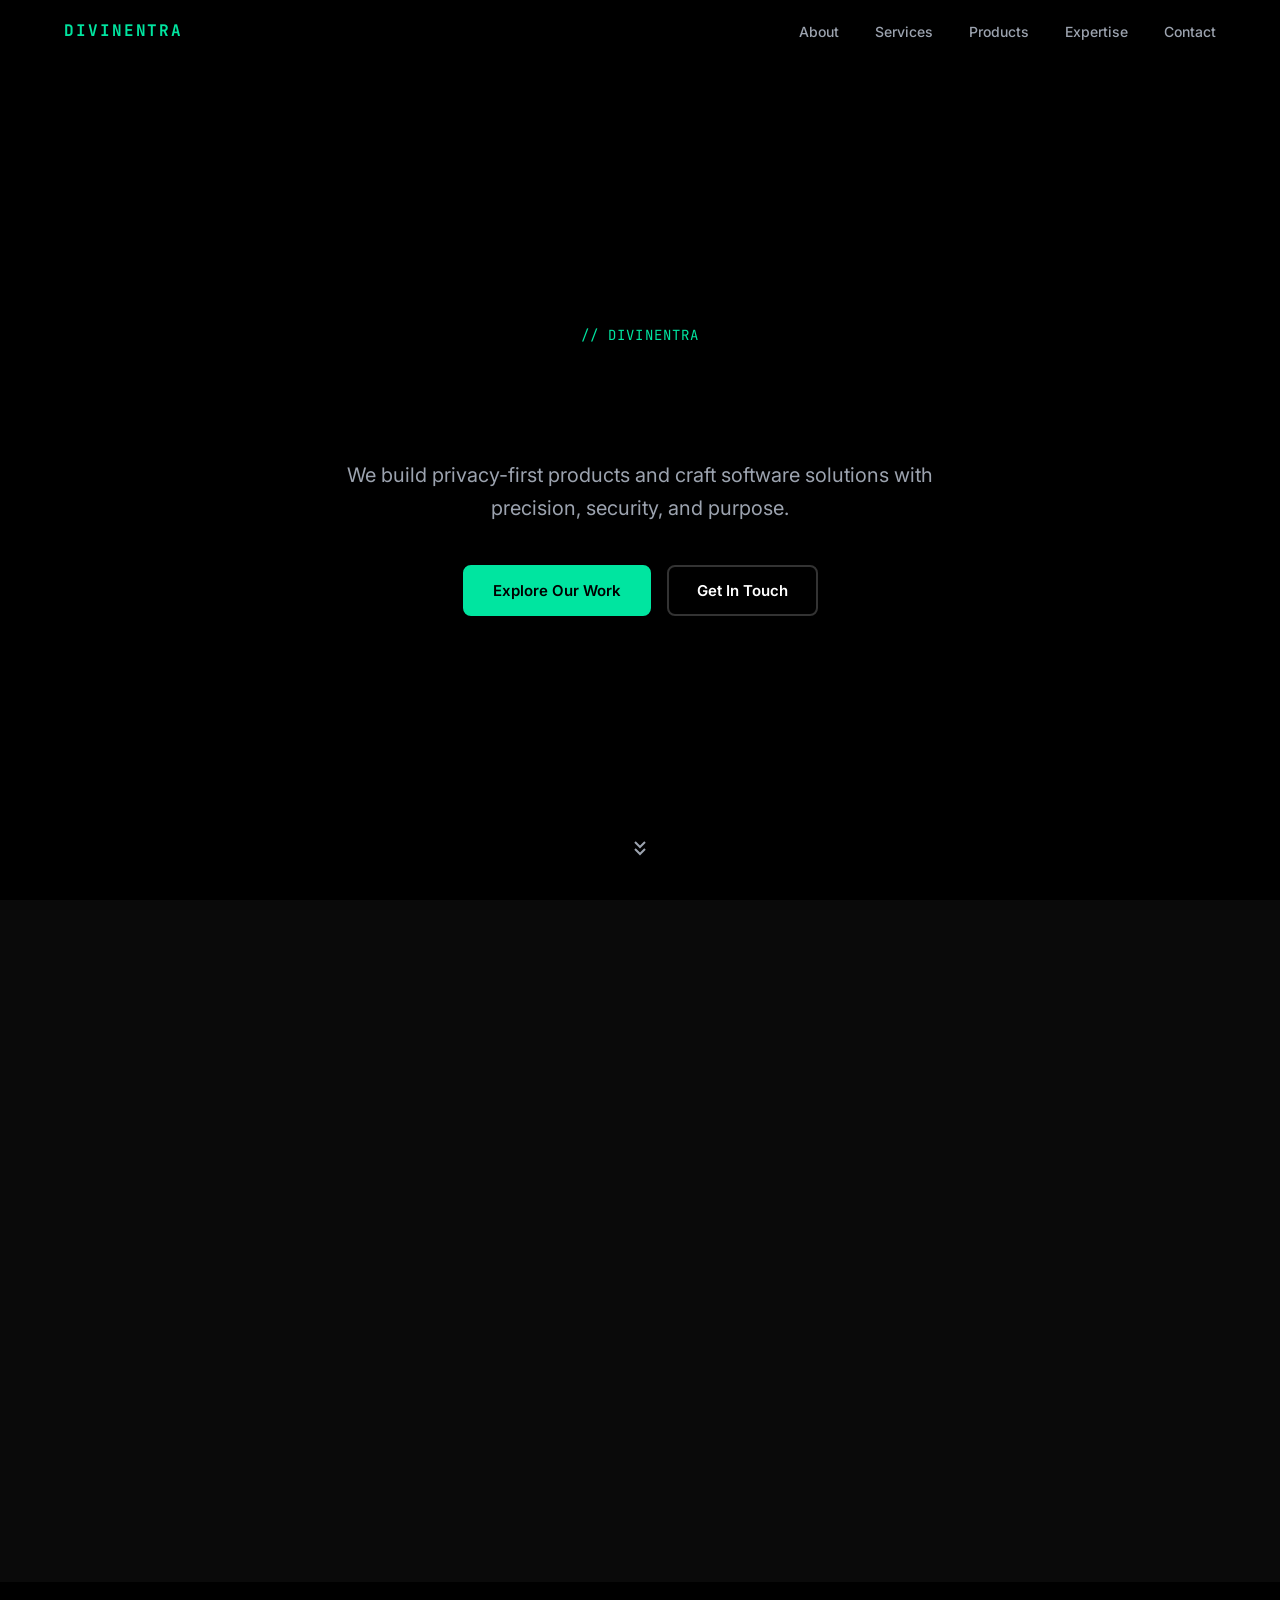
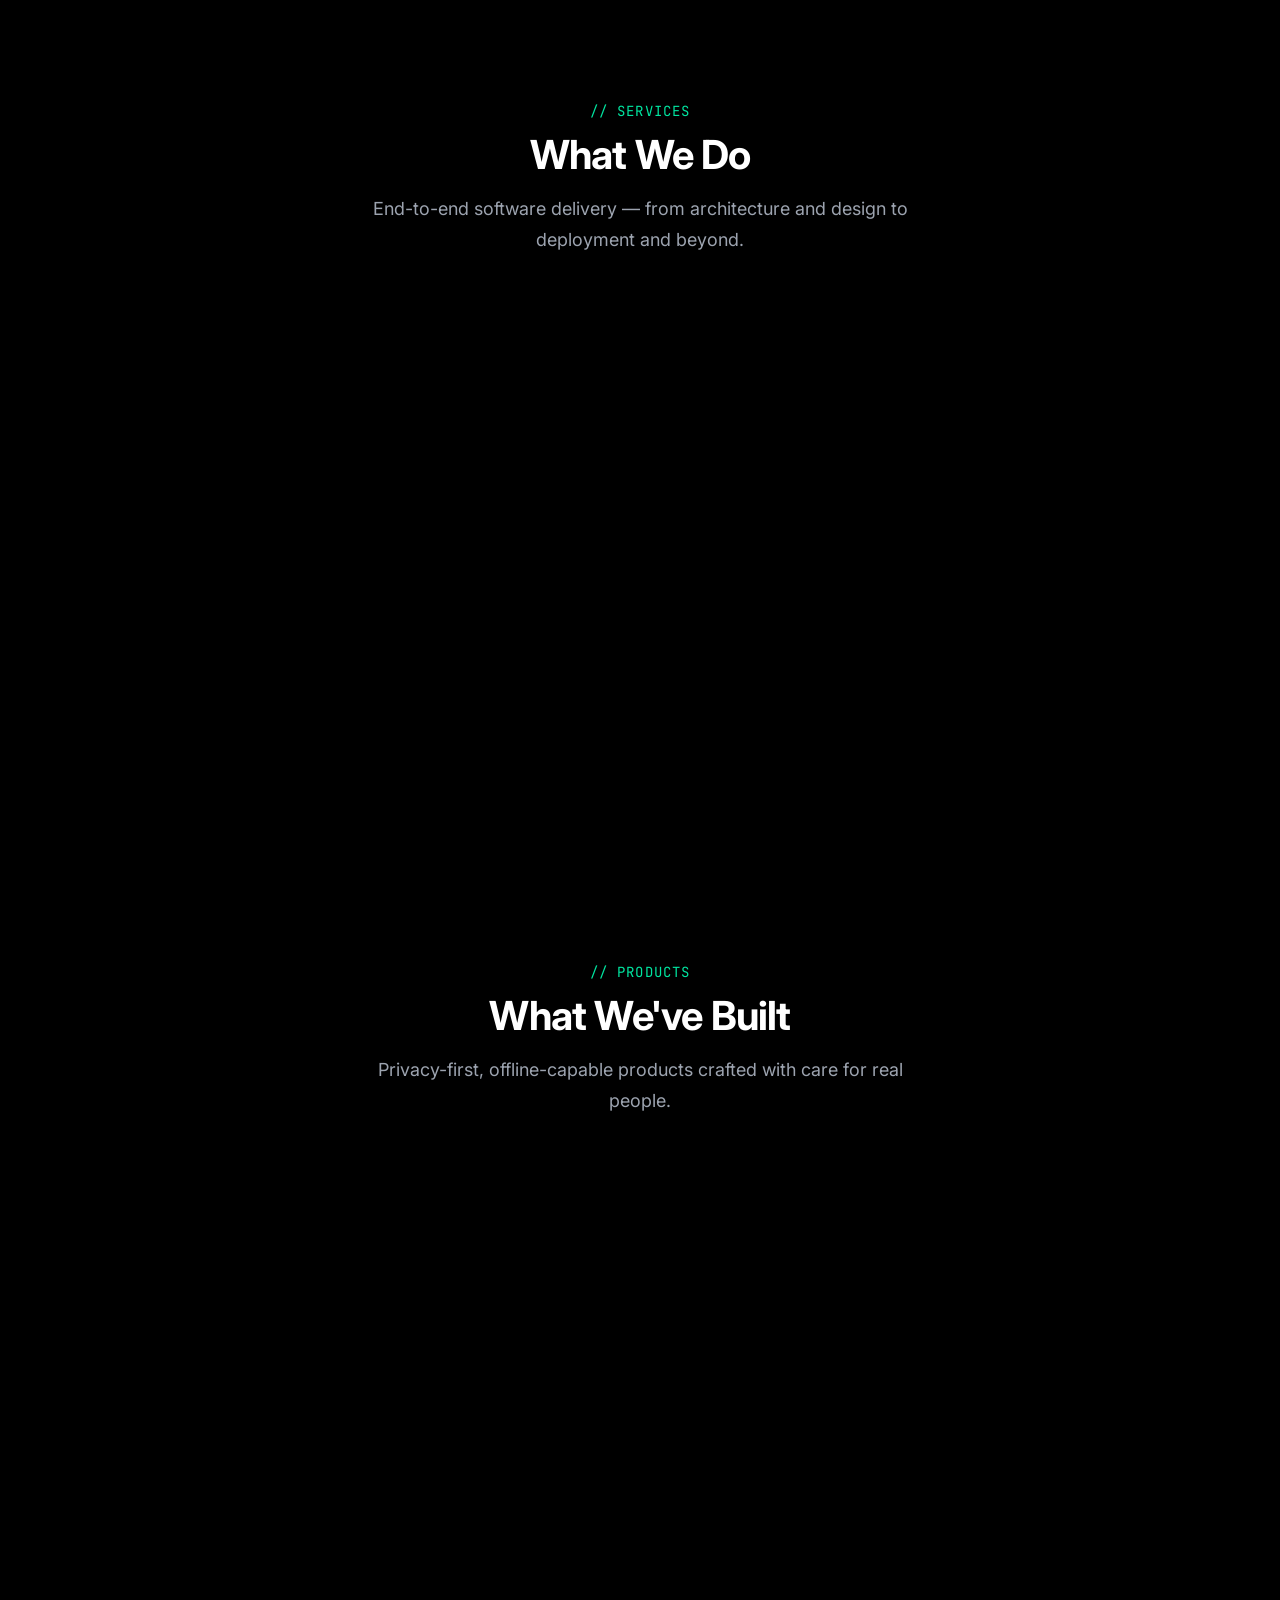
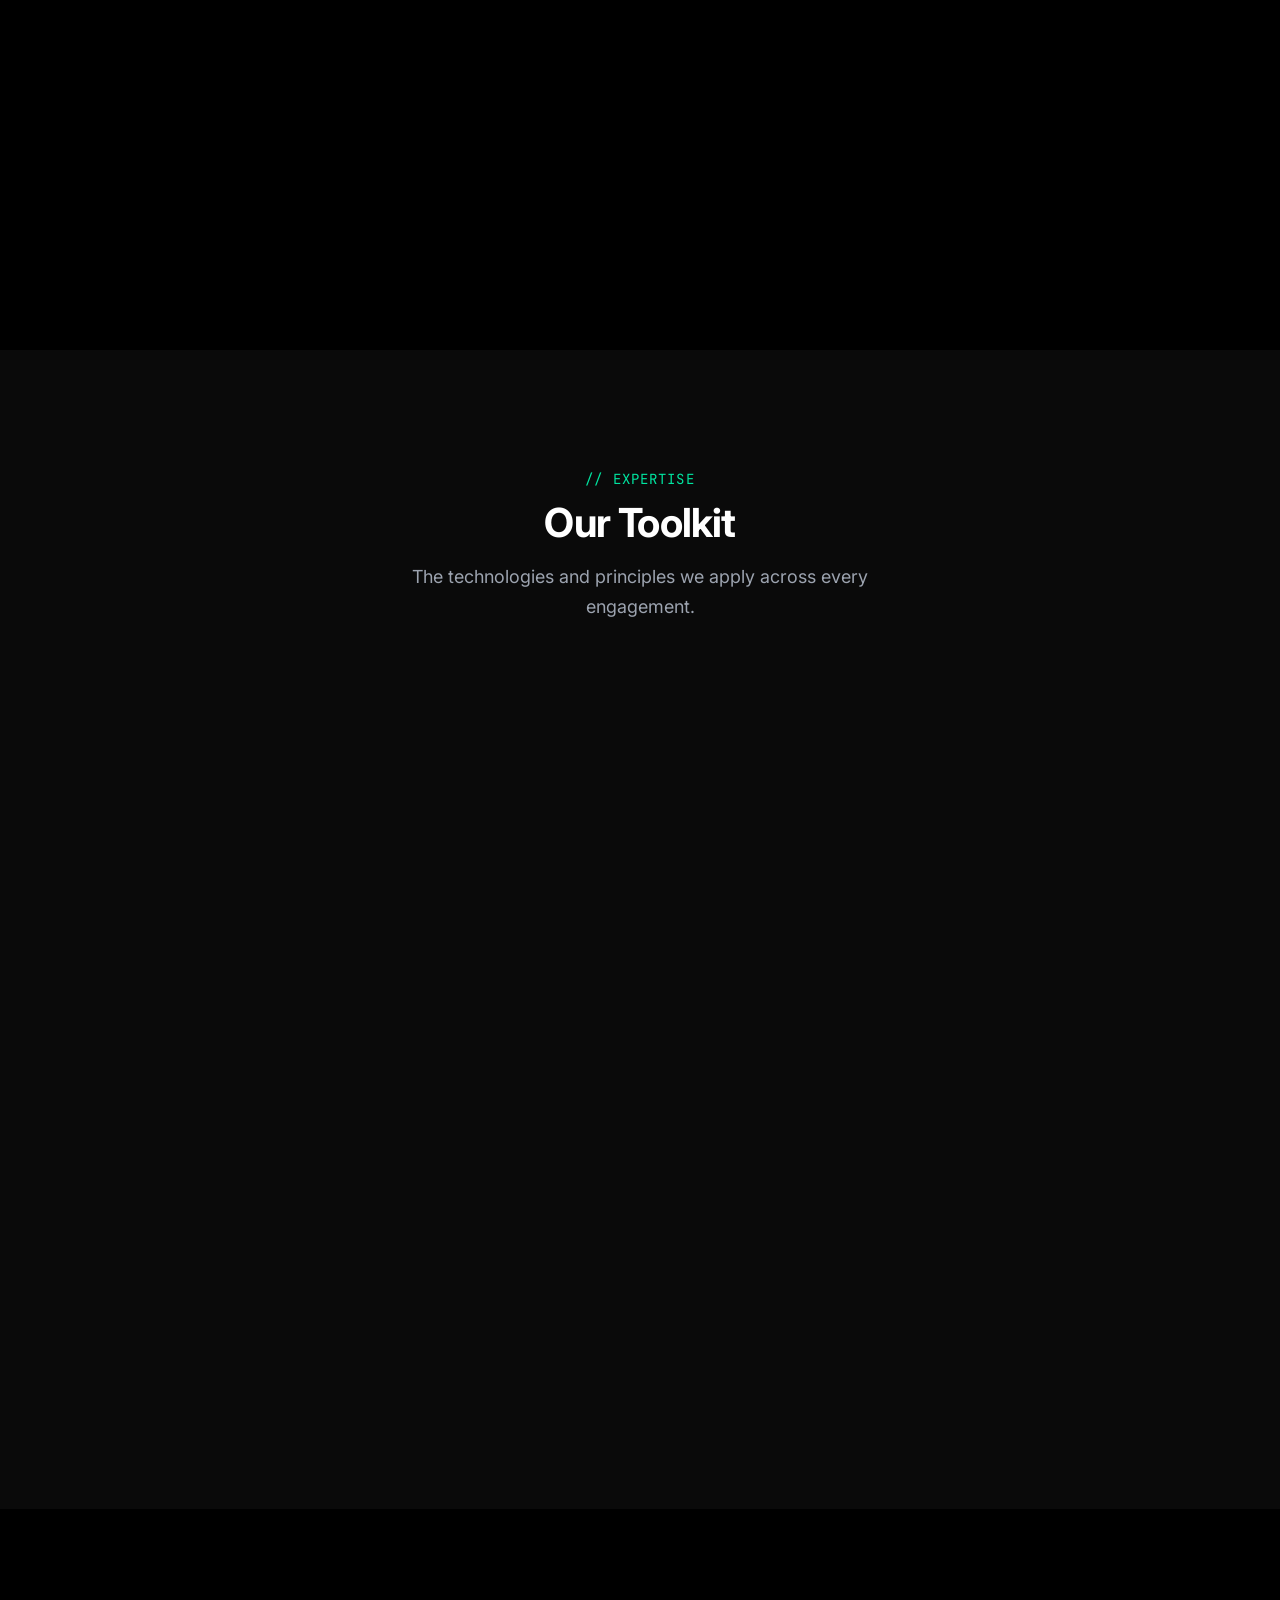
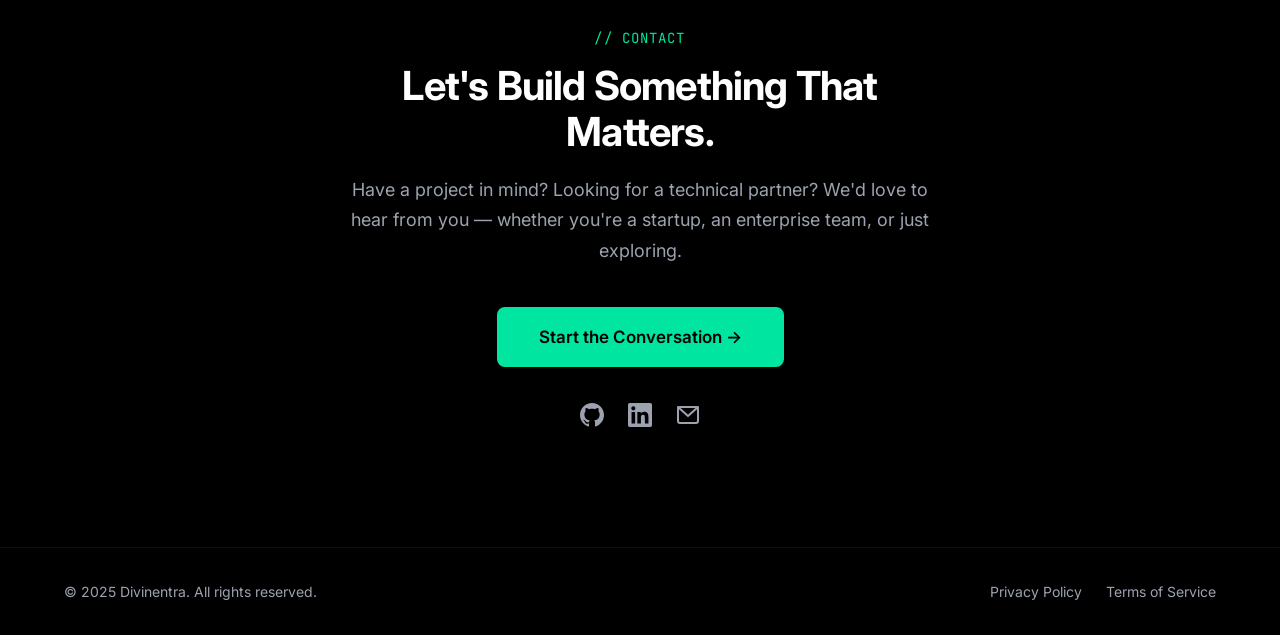
==== index.html @ 3b415322 "feat: add complete HTML structure with all sections" ====
<!DOCTYPE html>
<html lang="en">
<head>
  <meta charset="UTF-8" />
  <meta name="viewport" content="width=device-width, initial-scale=1.0" />
  <title>Divinentra &mdash; Engineering What Matters</title>
  <meta name="description" content="Divinentra builds privacy-first software products and delivers precise, secure engineering solutions. Explore our work and get in touch." />

  <!-- Open Graph -->
  <meta property="og:title" content="Divinentra — Engineering What Matters" />
  <meta property="og:description" content="We build privacy-first products and craft software solutions with precision, security, and purpose." />
  <meta property="og:type" content="website" />
  <meta property="og:url" content="https://divinentra.com" />

  <!-- Twitter Card -->
  <meta name="twitter:card" content="summary_large_image" />

  <!-- Favicon -->
  <link rel="icon" type="image/svg+xml" href="data:image/svg+xml,<svg xmlns='http://www.w3.org/2000/svg' viewBox='0 0 32 32'><rect width='32' height='32' rx='6' fill='%2300E5A0'/><text x='16' y='22' font-family='monospace' font-size='18' font-weight='900' text-anchor='middle' fill='black'>D</text></svg>" />
  <link rel="apple-touch-icon" href="data:image/svg+xml,<svg xmlns='http://www.w3.org/2000/svg' viewBox='0 0 32 32'><rect width='32' height='32' rx='6' fill='%2300E5A0'/><text x='16' y='22' font-family='monospace' font-size='18' font-weight='900' text-anchor='middle' fill='black'>D</text></svg>" />

  <!-- Google Fonts -->
  <link rel="preconnect" href="https://fonts.googleapis.com" />
  <link rel="preconnect" href="https://fonts.gstatic.com" crossorigin />
  <link href="https://fonts.googleapis.com/css2?family=Inter:wght@400;500;700;800;900&family=JetBrains+Mono:wght@400&display=swap" rel="stylesheet" />

  <!-- Stylesheet -->
  <link rel="stylesheet" href="css/styles.css" />
</head>
<body>

  <!-- Particle Background -->
  <canvas id="particles"></canvas>

  <!-- Navigation -->
  <nav class="nav" id="nav">
    <div class="nav__inner container">
      <a href="#hero" class="nav__brand">DIVINENTRA</a>
      <ul class="nav__links">
        <li><a href="#about" class="nav__link">About</a></li>
        <li><a href="#services" class="nav__link">Services</a></li>
        <li><a href="#products" class="nav__link">Products</a></li>
        <li><a href="#expertise" class="nav__link">Expertise</a></li>
        <li><a href="#contact" class="nav__link">Contact</a></li>
      </ul>
      <button class="nav__toggle" id="nav-toggle" aria-label="Toggle navigation">
        <span></span>
        <span></span>
        <span></span>
      </button>
    </div>
  </nav>

  <!-- Mobile Navigation Overlay -->
  <div class="nav__mobile" id="nav-mobile">
    <a href="#about" class="nav__mobile-link">About</a>
    <a href="#services" class="nav__mobile-link">Services</a>
    <a href="#products" class="nav__mobile-link">Products</a>
    <a href="#expertise" class="nav__mobile-link">Expertise</a>
    <a href="#contact" class="nav__mobile-link">Contact</a>
  </div>

  <!-- Hero Section -->
  <section class="hero" id="hero">
    <div class="hero__content">
      <p class="mono-label hero__label">// DIVINENTRA</p>
      <h1 class="hero__heading" id="typewriter"></h1>
      <p class="hero__subtitle text-muted">We build privacy-first products and craft software solutions with precision, security, and purpose.</p>
      <div class="hero__ctas">
        <a href="#products" class="btn btn--primary magnetic">Explore Our Work</a>
        <a href="#contact" class="btn btn--ghost magnetic">Get In Touch</a>
      </div>
    </div>
    <div class="hero__scroll-indicator" id="scroll-indicator">
      <svg width="24" height="24" viewBox="0 0 24 24" fill="none" stroke="currentColor" stroke-width="2">
        <path d="M7 13l5 5 5-5M7 6l5 5 5-5"/>
      </svg>
    </div>
  </section>

  <!-- About Section -->
  <section class="section section--dark" id="about">
    <div class="container about">
      <div class="about__text">
        <span class="mono-label reveal reveal--left">// ABOUT</span>
        <h2 class="reveal reveal--left">We Don't Just Build Software. We Build Trust.</h2>
        <div class="reveal--stagger">
          <p class="reveal reveal--left">We are a software engineering studio focused on building products that respect user privacy, operate offline-first, and stand the test of time. Every decision we make — from architecture to UX — is driven by purpose and precision.</p>
          <p class="reveal reveal--left">Our work spans native mobile applications, enterprise backend services, and full-stack web platforms. We partner with teams that need deep technical expertise and care about doing things right.</p>
          <p class="reveal reveal--left">No bloat. No shortcuts. No telemetry without consent. Just clean, deterministic software crafted with intent.</p>
        </div>
      </div>
      <div class="about__visual reveal reveal--right">
        <div class="orbit-rings">
          <div class="orbit-ring orbit-ring--1"></div>
          <div class="orbit-ring orbit-ring--2"></div>
          <div class="orbit-ring orbit-ring--3"></div>
        </div>
      </div>
    </div>
  </section>

  <!-- Services Section -->
  <section class="section" id="services">
    <div class="container">
      <div class="section-header">
        <span class="mono-label">// SERVICES</span>
        <h2>What We Do</h2>
        <p>End-to-end software delivery — from architecture and design to deployment and beyond.</p>
      </div>
      <div class="services-grid reveal--stagger">
        <div class="card reveal reveal--scale" data-tilt>
          <div class="card__icon">
            <svg width="48" height="48" viewBox="0 0 48 48" fill="none" stroke="#00E5A0" stroke-width="2" stroke-linecap="round" stroke-linejoin="round">
              <polyline points="16 18 8 24 16 30"/>
              <polyline points="32 18 40 24 32 30"/>
              <line x1="26" y1="14" x2="22" y2="34"/>
            </svg>
          </div>
          <h3 class="card__title">Custom Development</h3>
          <p class="card__desc">Full-cycle product development for mobile, web, and backend. We architect, build, and ship software that scales — with clean code and zero technical debt.</p>
          <div class="card__tags">
            <span class="tag">Flutter</span>
            <span class="tag">Spring Boot</span>
            <span class="tag">REST APIs</span>
            <span class="tag">CI/CD</span>
          </div>
        </div>
        <div class="card reveal reveal--scale" data-tilt>
          <div class="card__icon">
            <svg width="48" height="48" viewBox="0 0 48 48" fill="none" stroke="#00E5A0" stroke-width="2" stroke-linecap="round" stroke-linejoin="round">
              <circle cx="24" cy="24" r="14"/>
              <line x1="24" y1="10" x2="24" y2="6"/>
              <line x1="24" y1="42" x2="24" y2="38"/>
              <line x1="10" y1="24" x2="6" y2="24"/>
              <line x1="42" y1="24" x2="38" y2="24"/>
              <circle cx="24" cy="24" r="4" fill="#00E5A0" stroke="none"/>
            </svg>
          </div>
          <h3 class="card__title">Consulting &amp; Strategy</h3>
          <p class="card__desc">Technical leadership and architecture consulting for product teams. We audit existing systems, define scalable strategies, and guide engineering teams toward better decisions.</p>
          <div class="card__tags">
            <span class="tag">Architecture</span>
            <span class="tag">Code Review</span>
            <span class="tag">Tech Audits</span>
            <span class="tag">Team Coaching</span>
          </div>
        </div>
        <div class="card reveal reveal--scale" data-tilt>
          <div class="card__icon">
            <svg width="48" height="48" viewBox="0 0 48 48" fill="none" stroke="#00E5A0" stroke-width="2" stroke-linecap="round" stroke-linejoin="round">
              <circle cx="24" cy="14" r="6"/>
              <circle cx="12" cy="36" r="6"/>
              <circle cx="36" cy="36" r="6"/>
              <line x1="24" y1="20" x2="15" y2="31"/>
              <line x1="24" y1="20" x2="33" y2="31"/>
              <line x1="18" y1="36" x2="30" y2="36"/>
            </svg>
          </div>
          <h3 class="card__title">B2B Solutions</h3>
          <p class="card__desc">Tailored integrations, white-label products, and enterprise tooling built to your specifications. We understand business logic and deliver solutions that work end-to-end.</p>
          <div class="card__tags">
            <span class="tag">Integrations</span>
            <span class="tag">White-label</span>
            <span class="tag">Keycloak</span>
            <span class="tag">Supabase</span>
          </div>
        </div>
      </div>
    </div>
  </section>

  <!-- Products Section -->
  <section class="section" id="products">
    <div class="container">
      <div class="section-header">
        <span class="mono-label">// PRODUCTS</span>
        <h2>What We've Built</h2>
        <p>Privacy-first, offline-capable products crafted with care for real people.</p>
      </div>
      <div class="product-row">
        <div class="product-row__image reveal reveal--left">
          <div class="phone-mockup">
            <img src="assets/screenshots/padlock/home-dark.png" alt="Padlock daily puzzle game screenshot" loading="lazy" />
          </div>
        </div>
        <div class="product-row__text reveal reveal--right">
          <span class="mono-label">Daily Puzzle &mdash; iOS &amp; Android</span>
          <div class="product-title-row">
            <h3>Padlock</h3>
            <span class="pill">Daily Puzzle Game</span>
          </div>
          <p>A privacy-first daily number logic puzzle. Guess the hidden numeric code using color-coded feedback — no account required, no data collected, no internet needed. New puzzle every day, same code worldwide via deterministic SHA-256 seeding.</p>
          <div class="tech-pills">
            <span data-scramble>Flutter</span>
            <span data-scramble>Hive</span>
            <span data-scramble>SHA-256 Seeding</span>
          </div>
          <a href="https://padlock.divinentra.com" class="link-arrow" target="_blank" rel="noopener noreferrer">Play Now &rarr;</a>
        </div>
      </div>
    </div>
  </section>

  <!-- Expertise Section -->
  <section class="section section--dark" id="expertise">
    <div class="container">
      <div class="section-header">
        <span class="mono-label">// EXPERTISE</span>
        <h2>Our Toolkit</h2>
        <p>The technologies and principles we apply across every engagement.</p>
      </div>

      <!-- Orbit Constellation (desktop) -->
      <div class="orbit-constellation reveal" id="constellation">
        <div class="orbit-center">DIVINENTRA</div>

        <div class="orbit orbit--inner">
          <span class="orbit-node" data-tooltip="Cross-platform mobile UI">Flutter</span>
          <span class="orbit-node" data-tooltip="JVM enterprise backend">Spring</span>
          <span class="orbit-node" data-tooltip="Typed, performant backend">Java</span>
          <span class="orbit-node" data-tooltip="Flutter's language">Dart</span>
        </div>

        <div class="orbit orbit--middle">
          <span class="orbit-node" data-tooltip="Open-source BaaS">Supa</span>
          <span class="orbit-node" data-tooltip="Identity & Access Mgmt">KC</span>
          <span class="orbit-node" data-tooltip="Relational database">PgSQL</span>
          <span class="orbit-node" data-tooltip="Container orchestration">Docker</span>
        </div>

        <div class="orbit orbit--outer">
          <span class="orbit-node" data-tooltip="Version control">Git</span>
          <span class="orbit-node" data-tooltip="Continuous Integration & Delivery">CI/CD</span>
          <span class="orbit-node" data-tooltip="Design & prototyping">Figma</span>
          <span class="orbit-node" data-tooltip="Backend as a Service">Firebase</span>
        </div>
      </div>

      <!-- Tech Grid (mobile fallback) -->
      <div class="tech-grid" id="tech-grid">
        <span class="tech-badge">Flutter</span>
        <span class="tech-badge">Dart</span>
        <span class="tech-badge">Spring</span>
        <span class="tech-badge">Java</span>
        <span class="tech-badge">Supabase</span>
        <span class="tech-badge">Keycloak</span>
        <span class="tech-badge">PostgreSQL</span>
        <span class="tech-badge">Docker</span>
        <span class="tech-badge">Git</span>
        <span class="tech-badge">CI/CD</span>
        <span class="tech-badge">Figma</span>
        <span class="tech-badge">Firebase</span>
      </div>

      <!-- Principles -->
      <div class="principles-grid reveal--stagger">
        <div class="principles-col reveal reveal--left">
          <h3>Engineering Principles</h3>
          <ul>
            <li><span class="dot"></span>Clean Architecture &amp; SOLID</li>
            <li><span class="dot"></span>Test-Driven Development</li>
            <li><span class="dot"></span>Offline-First by Default</li>
            <li><span class="dot"></span>Deterministic &amp; Reproducible Builds</li>
          </ul>
        </div>
        <div class="principles-col reveal reveal--right">
          <h3>Security Standards</h3>
          <ul>
            <li><span class="dot"></span>AES-256 Encryption at Rest</li>
            <li><span class="dot"></span>Zero-Knowledge Architecture</li>
            <li><span class="dot"></span>Biometric Authentication</li>
            <li><span class="dot"></span>No Telemetry, No Tracking</li>
          </ul>
        </div>
      </div>
    </div>
  </section>

  <!-- Contact Section -->
  <section class="section" id="contact">
    <div class="container contact">
      <span class="mono-label">// CONTACT</span>
      <h2>Let's Build Something That Matters.</h2>
      <p>Have a project in mind? Looking for a technical partner? We'd love to hear from you — whether you're a startup, an enterprise team, or just exploring.</p>
      <a href="mailto:henry.azer@outlook.com" class="btn btn--primary btn--large">Start the Conversation &rarr;</a>
      <div class="social-row">
        <a href="https://github.com/henry-azer" class="social-icon" target="_blank" rel="noopener noreferrer" aria-label="GitHub">
          <svg width="24" height="24" viewBox="0 0 24 24" fill="currentColor">
            <path d="M12 0C5.37 0 0 5.37 0 12c0 5.31 3.435 9.795 8.205 11.385.6.105.825-.255.825-.57 0-.285-.015-1.23-.015-2.235-3.015.555-3.795-.735-4.035-1.41-.135-.345-.72-1.41-1.23-1.695-.42-.225-1.02-.78-.015-.795.945-.015 1.62.87 1.845 1.23 1.08 1.815 2.805 1.305 3.495.99.105-.78.42-1.305.765-1.605-2.67-.3-5.46-1.335-5.46-5.925 0-1.305.465-2.385 1.23-3.225-.12-.3-.54-1.53.12-3.18 0 0 1.005-.315 3.3 1.23.96-.27 1.98-.405 3-.405s2.04.135 3 .405c2.295-1.56 3.3-1.23 3.3-1.23.66 1.65.24 2.88.12 3.18.765.84 1.23 1.905 1.23 3.225 0 4.605-2.805 5.625-5.475 5.925.435.375.81 1.095.81 2.22 0 1.605-.015 2.895-.015 3.3 0 .315.225.69.825.57A12.02 12.02 0 0 0 24 12c0-6.63-5.37-12-12-12z"/>
          </svg>
        </a>
        <a href="https://linkedin.com/in/henry-azer" class="social-icon" target="_blank" rel="noopener noreferrer" aria-label="LinkedIn">
          <svg width="24" height="24" viewBox="0 0 24 24" fill="currentColor">
            <path d="M20.447 20.452h-3.554v-5.569c0-1.328-.027-3.037-1.852-3.037-1.853 0-2.136 1.445-2.136 2.939v5.667H9.351V9h3.414v1.561h.046c.477-.9 1.637-1.85 3.37-1.85 3.601 0 4.267 2.37 4.267 5.455v6.286zM5.337 7.433a2.062 2.062 0 0 1-2.063-2.065 2.064 2.064 0 1 1 2.063 2.065zm1.782 13.019H3.555V9h3.564v11.452zM22.225 0H1.771C.792 0 0 .774 0 1.729v20.542C0 23.227.792 24 1.771 24h20.451C23.2 24 24 23.227 24 22.271V1.729C24 .774 23.2 0 22.222 0h.003z"/>
          </svg>
        </a>
        <a href="mailto:henry.azer@outlook.com" class="social-icon" aria-label="Email">
          <svg width="24" height="24" viewBox="0 0 24 24" fill="none" stroke="currentColor" stroke-width="2" stroke-linecap="round" stroke-linejoin="round">
            <rect x="2" y="4" width="20" height="16" rx="2"/>
            <polyline points="22,4 12,13 2,4"/>
          </svg>
        </a>
      </div>
    </div>
  </section>

  <!-- Footer -->
  <footer class="footer">
    <div class="container footer__inner">
      <p class="footer__copy">&copy; 2025 Divinentra. All rights reserved.</p>
      <div class="footer__links">
        <a href="/privacy.html">Privacy Policy</a>
        <a href="/terms.html">Terms of Service</a>
      </div>
    </div>
  </footer>

  <!-- Scripts -->
  <script src="js/particles.js"></script>
  <script src="js/main.js"></script>

</body>
</html>
---- css/styles.css ----
/* ============================================================
   DESIGN TOKENS
   ============================================================ */
:root {
  --black: #000000;
  --white: #FFFFFF;
  --accent: #00E5A0;
  --accent-glow: rgba(0, 229, 160, 0.15);
  --accent-border: rgba(0, 229, 160, 0.3);
  --gray-100: #F5F5F5;
  --gray-400: #9CA3AF;
  --gray-800: #1F1F1F;
  --gray-900: #0A0A0A;
  --font-sans: 'Inter', -apple-system, BlinkMacSystemFont, 'Segoe UI', sans-serif;
  --font-mono: 'JetBrains Mono', 'Fira Code', monospace;
  --section-padding: 120px;
  --container-width: 1200px;
  --container-narrow: 800px;
  --ease-out: cubic-bezier(0.25, 0.46, 0.45, 0.94);
  --ease-spring: cubic-bezier(0.34, 1.56, 0.64, 1);
}

/* ============================================================
   RESET
   ============================================================ */
*,
*::before,
*::after {
  box-sizing: border-box;
  margin: 0;
  padding: 0;
}

html {
  scroll-behavior: smooth;
}

body {
  font-family: var(--font-sans);
  color: var(--white);
  background: var(--black);
  overflow-x: hidden;
  -webkit-font-smoothing: antialiased;
  -moz-osx-font-smoothing: grayscale;
}

img,
video {
  max-width: 100%;
  display: block;
}

a {
  color: inherit;
  text-decoration: none;
}

ul,
ol {
  list-style: none;
}

button {
  cursor: pointer;
  border: none;
  background: none;
  font-family: inherit;
}

/* ============================================================
   TYPOGRAPHY
   ============================================================ */
.mono-label {
  font-family: var(--font-mono);
  font-size: 0.875rem;
  color: var(--accent);
  letter-spacing: 0.08em;
  text-transform: uppercase;
  margin-bottom: 12px;
  display: block;
}

h1 {
  font-size: 4rem;
  font-weight: 900;
  letter-spacing: -0.04em;
  line-height: 1.05;
}

h2 {
  font-size: 2.5rem;
  font-weight: 700;
  letter-spacing: -0.02em;
  line-height: 1.15;
}

h3 {
  font-size: 1.25rem;
  font-weight: 700;
  letter-spacing: -0.01em;
  line-height: 1.3;
}

p {
  line-height: 1.7;
}

.text-muted {
  color: var(--gray-400);
}

.text-accent {
  color: var(--accent);
}

/* ============================================================
   LAYOUT
   ============================================================ */
.container {
  max-width: var(--container-width);
  margin-left: auto;
  margin-right: auto;
  padding-left: 24px;
  padding-right: 24px;
}

.container--narrow {
  max-width: var(--container-narrow);
  margin-left: auto;
  margin-right: auto;
  padding-left: 24px;
  padding-right: 24px;
}

.section {
  padding: var(--section-padding) 0;
  position: relative;
}

.section--dark {
  background: var(--gray-900);
}

.section-header {
  text-align: center;
  margin-bottom: 64px;
}

.section-header p {
  margin-top: 16px;
  font-size: 1.125rem;
  color: var(--gray-400);
  max-width: 560px;
  margin-left: auto;
  margin-right: auto;
}

/* ============================================================
   CANVAS PARTICLES
   ============================================================ */
#particles {
  position: fixed;
  top: 0;
  left: 0;
  width: 100%;
  height: 100%;
  pointer-events: none;
  z-index: 0;
  opacity: 0.5;
}

/* ============================================================
   NAVIGATION
   ============================================================ */
.nav {
  position: fixed;
  top: 0;
  left: 0;
  right: 0;
  z-index: 100;
  padding: 20px 0;
  transition: background 0.3s var(--ease-out), padding 0.3s var(--ease-out),
    backdrop-filter 0.3s var(--ease-out);
}

.nav.scrolled {
  background: rgba(0, 0, 0, 0.85);
  backdrop-filter: blur(12px);
  -webkit-backdrop-filter: blur(12px);
  padding: 14px 0;
  border-bottom: 1px solid rgba(255, 255, 255, 0.06);
}

.nav__inner {
  display: flex;
  align-items: center;
  justify-content: space-between;
}

.nav__brand {
  font-family: var(--font-mono);
  font-size: 1rem;
  font-weight: 700;
  color: var(--accent);
  letter-spacing: 0.12em;
  text-decoration: none;
  transition: opacity 0.2s;
}

.nav__brand:hover {
  opacity: 0.8;
}

.nav__links {
  display: flex;
  align-items: center;
  gap: 36px;
}

.nav__link {
  font-size: 0.875rem;
  font-weight: 500;
  color: var(--gray-400);
  text-decoration: none;
  transition: color 0.2s;
  position: relative;
}

.nav__link::after {
  content: '';
  position: absolute;
  bottom: -4px;
  left: 0;
  right: 0;
  height: 1px;
  background: var(--accent);
  transform: scaleX(0);
  transform-origin: left;
  transition: transform 0.25s var(--ease-out);
}

.nav__link:hover {
  color: var(--white);
}

.nav__link:hover::after {
  transform: scaleX(1);
}

.nav__toggle {
  display: none;
  flex-direction: column;
  gap: 5px;
  padding: 4px;
  z-index: 101;
}

.nav__toggle span {
  display: block;
  width: 24px;
  height: 2px;
  background: var(--white);
  border-radius: 2px;
  transition: transform 0.3s var(--ease-out), opacity 0.3s;
}

.nav__toggle.active span:nth-child(1) {
  transform: translateY(7px) rotate(45deg);
}

.nav__toggle.active span:nth-child(2) {
  opacity: 0;
}

.nav__toggle.active span:nth-child(3) {
  transform: translateY(-7px) rotate(-45deg);
}

/* ============================================================
   MOBILE NAV OVERLAY
   ============================================================ */
.nav__mobile {
  position: fixed;
  inset: 0;
  background: rgba(0, 0, 0, 0.97);
  backdrop-filter: blur(16px);
  -webkit-backdrop-filter: blur(16px);
  z-index: 99;
  display: flex;
  flex-direction: column;
  align-items: center;
  justify-content: center;
  gap: 32px;
  opacity: 0;
  pointer-events: none;
  transition: opacity 0.3s var(--ease-out);
}

.nav__mobile.open {
  opacity: 1;
  pointer-events: all;
}

.nav__mobile-link {
  font-size: 2rem;
  font-weight: 700;
  color: var(--white);
  text-decoration: none;
  transition: color 0.2s;
}

.nav__mobile-link:hover {
  color: var(--accent);
}

/* ============================================================
   BUTTONS
   ============================================================ */
.btn {
  display: inline-flex;
  align-items: center;
  gap: 8px;
  padding: 14px 28px;
  font-size: 0.9375rem;
  font-weight: 600;
  border-radius: 8px;
  text-decoration: none;
  transition: transform 0.2s var(--ease-spring), box-shadow 0.2s var(--ease-out),
    background 0.2s, color 0.2s, border-color 0.2s;
  cursor: pointer;
  border: 2px solid transparent;
  position: relative;
  overflow: hidden;
}

.btn--primary {
  background: var(--accent);
  color: var(--black);
  border-color: var(--accent);
}

.btn--primary:hover {
  background: transparent;
  color: var(--accent);
  box-shadow: 0 0 24px var(--accent-glow), 0 0 48px var(--accent-glow);
  transform: translateY(-2px);
}

.btn--ghost {
  background: transparent;
  color: var(--white);
  border-color: rgba(255, 255, 255, 0.2);
}

.btn--ghost:hover {
  border-color: var(--accent);
  color: var(--accent);
  transform: translateY(-2px);
}

.btn--large {
  padding: 18px 40px;
  font-size: 1.0625rem;
}

/* ============================================================
   HERO
   ============================================================ */
.hero {
  min-height: 100vh;
  display: flex;
  align-items: center;
  justify-content: center;
  text-align: center;
  position: relative;
  z-index: 1;
  padding: 120px 24px 80px;
}

.hero__content {
  max-width: 860px;
  margin: 0 auto;
}

.hero__label {
  margin-bottom: 20px;
}

.hero__heading {
  margin-bottom: 24px;
  min-height: 1.05em;
}

.hero__heading .cursor {
  display: inline-block;
  width: 3px;
  height: 0.85em;
  background: var(--accent);
  margin-left: 4px;
  vertical-align: text-bottom;
  animation: blink 1s step-end infinite;
}

@keyframes blink {
  0%, 100% { opacity: 1; }
  50% { opacity: 0; }
}

.hero__subtitle {
  font-size: 1.25rem;
  line-height: 1.65;
  color: var(--gray-400);
  max-width: 600px;
  margin: 0 auto 40px;
}

.hero__ctas {
  display: flex;
  align-items: center;
  justify-content: center;
  gap: 16px;
  flex-wrap: wrap;
}

.hero__scroll-indicator {
  position: absolute;
  bottom: 36px;
  left: 50%;
  transform: translateX(-50%);
  color: var(--gray-400);
  animation: bounce 2s ease-in-out infinite;
  cursor: pointer;
  transition: color 0.2s;
}

.hero__scroll-indicator:hover {
  color: var(--accent);
}

@keyframes bounce {
  0%, 100% { transform: translateX(-50%) translateY(0); }
  50% { transform: translateX(-50%) translateY(8px); }
}

/* ============================================================
   ABOUT
   ============================================================ */
.about {
  display: grid;
  grid-template-columns: 1fr 1fr;
  gap: 80px;
  align-items: center;
}

.about__text h2 {
  margin-bottom: 28px;
}

.about__text p {
  color: var(--gray-400);
  margin-bottom: 16px;
  font-size: 1.0625rem;
}

.about__text p:last-child {
  margin-bottom: 0;
}

.about__visual {
  display: flex;
  align-items: center;
  justify-content: center;
}

/* ============================================================
   ORBIT RINGS (About visual)
   ============================================================ */
.orbit-rings {
  position: relative;
  width: 320px;
  height: 320px;
}

.orbit-ring {
  position: absolute;
  border-radius: 50%;
  border: 1px solid var(--accent-border);
  top: 50%;
  left: 50%;
  transform: translate(-50%, -50%);
  animation: spin linear infinite;
}

.orbit-ring--1 {
  width: 100px;
  height: 100px;
  background: var(--accent-glow);
  border-color: var(--accent);
  animation-duration: 0s;
  box-shadow: 0 0 30px var(--accent-glow), inset 0 0 30px var(--accent-glow);
}

.orbit-ring--2 {
  width: 200px;
  height: 200px;
  animation-duration: 12s;
  border-color: var(--accent-border);
}

.orbit-ring--3 {
  width: 320px;
  height: 320px;
  animation-duration: 20s;
  animation-direction: reverse;
  border-color: rgba(0, 229, 160, 0.12);
}

@keyframes spin {
  from { transform: translate(-50%, -50%) rotate(0deg); }
  to { transform: translate(-50%, -50%) rotate(360deg); }
}

/* ============================================================
   SERVICES GRID
   ============================================================ */
.services-grid {
  display: grid;
  grid-template-columns: repeat(3, 1fr);
  gap: 24px;
}

.card {
  background: var(--gray-900);
  border: 1px solid rgba(255, 255, 255, 0.07);
  border-radius: 16px;
  padding: 40px 32px;
  transition: border-color 0.3s, box-shadow 0.3s, transform 0.3s var(--ease-out);
  position: relative;
  overflow: hidden;
}

.card::before {
  content: '';
  position: absolute;
  inset: 0;
  background: radial-gradient(circle at 50% 0%, var(--accent-glow), transparent 60%);
  opacity: 0;
  transition: opacity 0.3s;
  border-radius: 16px;
}

.card:hover {
  border-color: var(--accent-border);
  box-shadow: 0 8px 40px rgba(0, 229, 160, 0.08);
}

.card:hover::before {
  opacity: 1;
}

.card__icon {
  margin-bottom: 24px;
  position: relative;
  z-index: 1;
}

.card__title {
  margin-bottom: 12px;
  position: relative;
  z-index: 1;
}

.card__desc {
  color: var(--gray-400);
  font-size: 0.9375rem;
  line-height: 1.65;
  margin-bottom: 24px;
  position: relative;
  z-index: 1;
}

.card__tags {
  display: flex;
  flex-wrap: wrap;
  gap: 8px;
  position: relative;
  z-index: 1;
}

.tag {
  font-family: var(--font-mono);
  font-size: 0.75rem;
  color: var(--accent);
  background: var(--accent-glow);
  border: 1px solid var(--accent-border);
  border-radius: 4px;
  padding: 4px 10px;
  letter-spacing: 0.03em;
}

/* ============================================================
   PRODUCTS
   ============================================================ */
.product-row {
  display: grid;
  grid-template-columns: 1fr 1fr;
  gap: 80px;
  align-items: center;
}

.phone-mockup {
  background: var(--gray-900);
  border: 1px solid rgba(255, 255, 255, 0.08);
  border-radius: 32px;
  overflow: hidden;
  box-shadow: 0 32px 80px rgba(0, 0, 0, 0.6), 0 0 0 1px rgba(255, 255, 255, 0.04);
  max-width: 300px;
  margin: 0 auto;
  transition: transform 0.4s var(--ease-out), box-shadow 0.4s var(--ease-out);
}

.phone-mockup:hover {
  transform: translateY(-8px) scale(1.01);
  box-shadow: 0 48px 100px rgba(0, 0, 0, 0.7), 0 0 40px var(--accent-glow);
}

.phone-mockup img {
  width: 100%;
  height: auto;
  display: block;
}

.product-row__text .mono-label {
  margin-bottom: 16px;
}

.product-title-row {
  display: flex;
  align-items: center;
  gap: 12px;
  margin-bottom: 16px;
}

.pill {
  font-family: var(--font-mono);
  font-size: 0.6875rem;
  font-weight: 500;
  color: var(--accent);
  background: var(--accent-glow);
  border: 1px solid var(--accent-border);
  border-radius: 100px;
  padding: 3px 10px;
  letter-spacing: 0.04em;
  text-transform: uppercase;
  white-space: nowrap;
}

.product-row__text p {
  color: var(--gray-400);
  font-size: 1.0625rem;
  line-height: 1.7;
  margin-bottom: 24px;
}

.tech-pills {
  display: flex;
  flex-wrap: wrap;
  gap: 8px;
  margin-bottom: 28px;
}

.tech-pills span {
  font-family: var(--font-mono);
  font-size: 0.8125rem;
  color: var(--gray-400);
  background: rgba(255, 255, 255, 0.04);
  border: 1px solid rgba(255, 255, 255, 0.08);
  border-radius: 6px;
  padding: 6px 14px;
}

.link-arrow {
  display: inline-flex;
  align-items: center;
  gap: 6px;
  font-size: 0.9375rem;
  font-weight: 600;
  color: var(--accent);
  text-decoration: none;
  transition: gap 0.2s var(--ease-spring), opacity 0.2s;
}

.link-arrow:hover {
  gap: 12px;
  opacity: 0.85;
}

/* ============================================================
   EXPERTISE — ORBIT CONSTELLATION
   ============================================================ */
.orbit-constellation {
  position: relative;
  width: 480px;
  height: 480px;
  margin: 0 auto 64px;
}

.orbit-center {
  position: absolute;
  top: 50%;
  left: 50%;
  transform: translate(-50%, -50%);
  font-family: var(--font-mono);
  font-size: 0.75rem;
  font-weight: 700;
  color: var(--accent);
  letter-spacing: 0.1em;
  text-align: center;
  width: 80px;
  height: 80px;
  display: flex;
  align-items: center;
  justify-content: center;
  background: var(--accent-glow);
  border: 1px solid var(--accent);
  border-radius: 50%;
  box-shadow: 0 0 30px var(--accent-glow);
  z-index: 5;
}

.orbit {
  position: absolute;
  top: 50%;
  left: 50%;
  border-radius: 50%;
  border: 1px dashed rgba(0, 229, 160, 0.2);
  animation: orbit-spin linear infinite;
}

.orbit--inner {
  width: 180px;
  height: 180px;
  margin-top: -90px;
  margin-left: -90px;
  animation-duration: 20s;
}

.orbit--middle {
  width: 300px;
  height: 300px;
  margin-top: -150px;
  margin-left: -150px;
  animation-duration: 35s;
  animation-direction: reverse;
}

.orbit--outer {
  width: 420px;
  height: 420px;
  margin-top: -210px;
  margin-left: -210px;
  animation-duration: 50s;
}

@keyframes orbit-spin {
  from { transform: rotate(0deg); }
  to { transform: rotate(360deg); }
}

.orbit-node {
  position: absolute;
  top: -16px;
  left: 50%;
  transform: translateX(-50%);
  font-family: var(--font-mono);
  font-size: 0.6875rem;
  font-weight: 600;
  color: var(--white);
  background: var(--gray-800);
  border: 1px solid rgba(255, 255, 255, 0.1);
  border-radius: 6px;
  padding: 5px 10px;
  white-space: nowrap;
  cursor: default;
  transition: background 0.2s, border-color 0.2s, color 0.2s;
  /* Counter-rotate to keep text upright */
  animation: counter-spin linear infinite;
}

.orbit--inner .orbit-node { animation-duration: 20s; }
.orbit--middle .orbit-node { animation-duration: 35s; animation-direction: reverse; }
.orbit--outer .orbit-node { animation-duration: 50s; }

@keyframes counter-spin {
  from { transform: translateX(-50%) rotate(0deg); }
  to { transform: translateX(-50%) rotate(-360deg); }
}

.orbit--middle .orbit-node {
  animation-direction: normal;
}

.orbit--outer .orbit-node {
  animation-direction: reverse;
}

.orbit-node:hover {
  background: var(--accent-glow);
  border-color: var(--accent);
  color: var(--accent);
}

/* Distribute nodes around orbits */
.orbit-node:nth-child(1) { transform-origin: 50% calc(90px + 16px); top: -16px; left: calc(50% - 0px); }
.orbit--inner .orbit-node:nth-child(2) { transform: translateX(-50%) rotate(90deg); top: calc(50% - 16px); left: calc(100% - 0px); }
.orbit--inner .orbit-node:nth-child(3) { transform: translateX(-50%) rotate(180deg); bottom: -16px; top: auto; left: 50%; }
.orbit--inner .orbit-node:nth-child(4) { transform: translateX(-50%) rotate(270deg); top: calc(50% - 16px); left: 0; }

/* Tech grid (mobile fallback) */
.tech-grid {
  display: none;
  grid-template-columns: repeat(4, 1fr);
  gap: 12px;
  margin-bottom: 64px;
}

.tech-badge {
  font-family: var(--font-mono);
  font-size: 0.8125rem;
  color: var(--gray-400);
  background: rgba(255, 255, 255, 0.04);
  border: 1px solid rgba(255, 255, 255, 0.08);
  border-radius: 8px;
  padding: 10px 14px;
  text-align: center;
  transition: color 0.2s, border-color 0.2s, background 0.2s;
}

.tech-badge:hover {
  color: var(--accent);
  border-color: var(--accent-border);
  background: var(--accent-glow);
}

/* Principles grid */
.principles-grid {
  display: grid;
  grid-template-columns: 1fr 1fr;
  gap: 40px;
  margin-top: 64px;
}

.principles-col h3 {
  margin-bottom: 20px;
  color: var(--white);
}

.principles-col ul {
  display: flex;
  flex-direction: column;
  gap: 12px;
}

.principles-col li {
  display: flex;
  align-items: center;
  gap: 10px;
  font-size: 0.9375rem;
  color: var(--gray-400);
}

.dot {
  width: 6px;
  height: 6px;
  border-radius: 50%;
  background: var(--accent);
  flex-shrink: 0;
}

/* ============================================================
   CONTACT
   ============================================================ */
.contact {
  text-align: center;
  max-width: 640px;
  margin: 0 auto;
}

.contact .mono-label {
  margin-bottom: 16px;
}

.contact h2 {
  margin-bottom: 20px;
}

.contact > p {
  color: var(--gray-400);
  font-size: 1.125rem;
  margin-bottom: 40px;
  line-height: 1.7;
}

.social-row {
  display: flex;
  align-items: center;
  justify-content: center;
  gap: 24px;
  margin-top: 36px;
}

.social-icon {
  color: var(--gray-400);
  transition: color 0.2s, transform 0.2s var(--ease-spring);
  display: flex;
  align-items: center;
  justify-content: center;
}

.social-icon:hover {
  color: var(--accent);
  transform: translateY(-3px);
}

/* ============================================================
   FOOTER
   ============================================================ */
.footer {
  border-top: 1px solid rgba(255, 255, 255, 0.06);
  padding: 32px 0;
}

.footer__inner {
  display: flex;
  align-items: center;
  justify-content: space-between;
  gap: 24px;
  flex-wrap: wrap;
}

.footer__copy {
  font-size: 0.875rem;
  color: var(--gray-400);
}

.footer__links {
  display: flex;
  gap: 24px;
}

.footer__links a {
  font-size: 0.875rem;
  color: var(--gray-400);
  text-decoration: none;
  transition: color 0.2s;
}

.footer__links a:hover {
  color: var(--white);
}

/* ============================================================
   SCROLL REVEAL ANIMATIONS
   ============================================================ */
.reveal {
  opacity: 0;
  transition: opacity 0.7s var(--ease-out), transform 0.7s var(--ease-out);
}

.reveal--left {
  transform: translateX(-40px);
}

.reveal--right {
  transform: translateX(40px);
}

.reveal--up {
  transform: translateY(40px);
}

.reveal--scale {
  transform: scale(0.92);
}

.reveal.visible {
  opacity: 1;
  transform: none;
}

.reveal--stagger .reveal {
  transition-delay: calc(var(--i, 0) * 0.1s);
}

/* ============================================================
   TOOLTIP
   ============================================================ */
[data-tooltip] {
  position: relative;
}

[data-tooltip]::after {
  content: attr(data-tooltip);
  position: absolute;
  bottom: calc(100% + 8px);
  left: 50%;
  transform: translateX(-50%) translateY(4px);
  background: var(--gray-800);
  color: var(--white);
  font-size: 0.75rem;
  font-family: var(--font-mono);
  padding: 5px 10px;
  border-radius: 6px;
  white-space: nowrap;
  opacity: 0;
  pointer-events: none;
  transition: opacity 0.2s, transform 0.2s;
  border: 1px solid rgba(255, 255, 255, 0.08);
  z-index: 10;
}

[data-tooltip]:hover::after {
  opacity: 1;
  transform: translateX(-50%) translateY(0);
}

/* ============================================================
   MAGNETIC BUTTON EFFECT (applied via JS)
   ============================================================ */
.magnetic {
  transition: transform 0.3s var(--ease-out);
}

/* ============================================================
   TILT CARD EFFECT (applied via JS)
   ============================================================ */
[data-tilt] {
  transform-style: preserve-3d;
  will-change: transform;
}

/* ============================================================
   RESPONSIVE — TABLET (max-width: 1023px)
   ============================================================ */
@media (max-width: 1023px) {
  :root {
    --section-padding: 80px;
  }

  h1 {
    font-size: 2.75rem;
  }

  h2 {
    font-size: 2rem;
  }

  .nav__links {
    display: none;
  }

  .nav__toggle {
    display: flex;
  }

  .about {
    grid-template-columns: 1fr;
    gap: 48px;
  }

  .about__visual {
    order: -1;
  }

  .services-grid {
    grid-template-columns: 1fr;
    max-width: 520px;
    margin: 0 auto;
  }

  .product-row {
    grid-template-columns: 1fr;
    gap: 48px;
    text-align: center;
  }

  .product-row__image {
    order: -1;
  }

  .product-title-row {
    justify-content: center;
  }

  .tech-pills {
    justify-content: center;
  }

  .orbit-constellation {
    display: none;
  }

  .tech-grid {
    display: grid;
  }

  .principles-grid {
    grid-template-columns: 1fr;
    gap: 32px;
  }
}

/* ============================================================
   RESPONSIVE — MOBILE (max-width: 767px)
   ============================================================ */
@media (max-width: 767px) {
  :root {
    --section-padding: 60px;
  }

  h1 {
    font-size: 2.25rem;
  }

  h2 {
    font-size: 1.75rem;
  }

  .container,
  .container--narrow {
    padding-left: 16px;
    padding-right: 16px;
  }

  .hero__subtitle {
    font-size: 1.0625rem;
  }

  .hero__ctas {
    flex-direction: column;
    align-items: stretch;
  }

  .hero__ctas .btn {
    justify-content: center;
  }

  .tech-grid {
    grid-template-columns: repeat(3, 1fr);
  }

  .footer__inner {
    flex-direction: column;
    text-align: center;
  }

  .orbit-rings {
    width: 220px;
    height: 220px;
  }

  .orbit-ring--2 {
    width: 140px;
    height: 140px;
  }

  .orbit-ring--3 {
    width: 220px;
    height: 220px;
  }
}
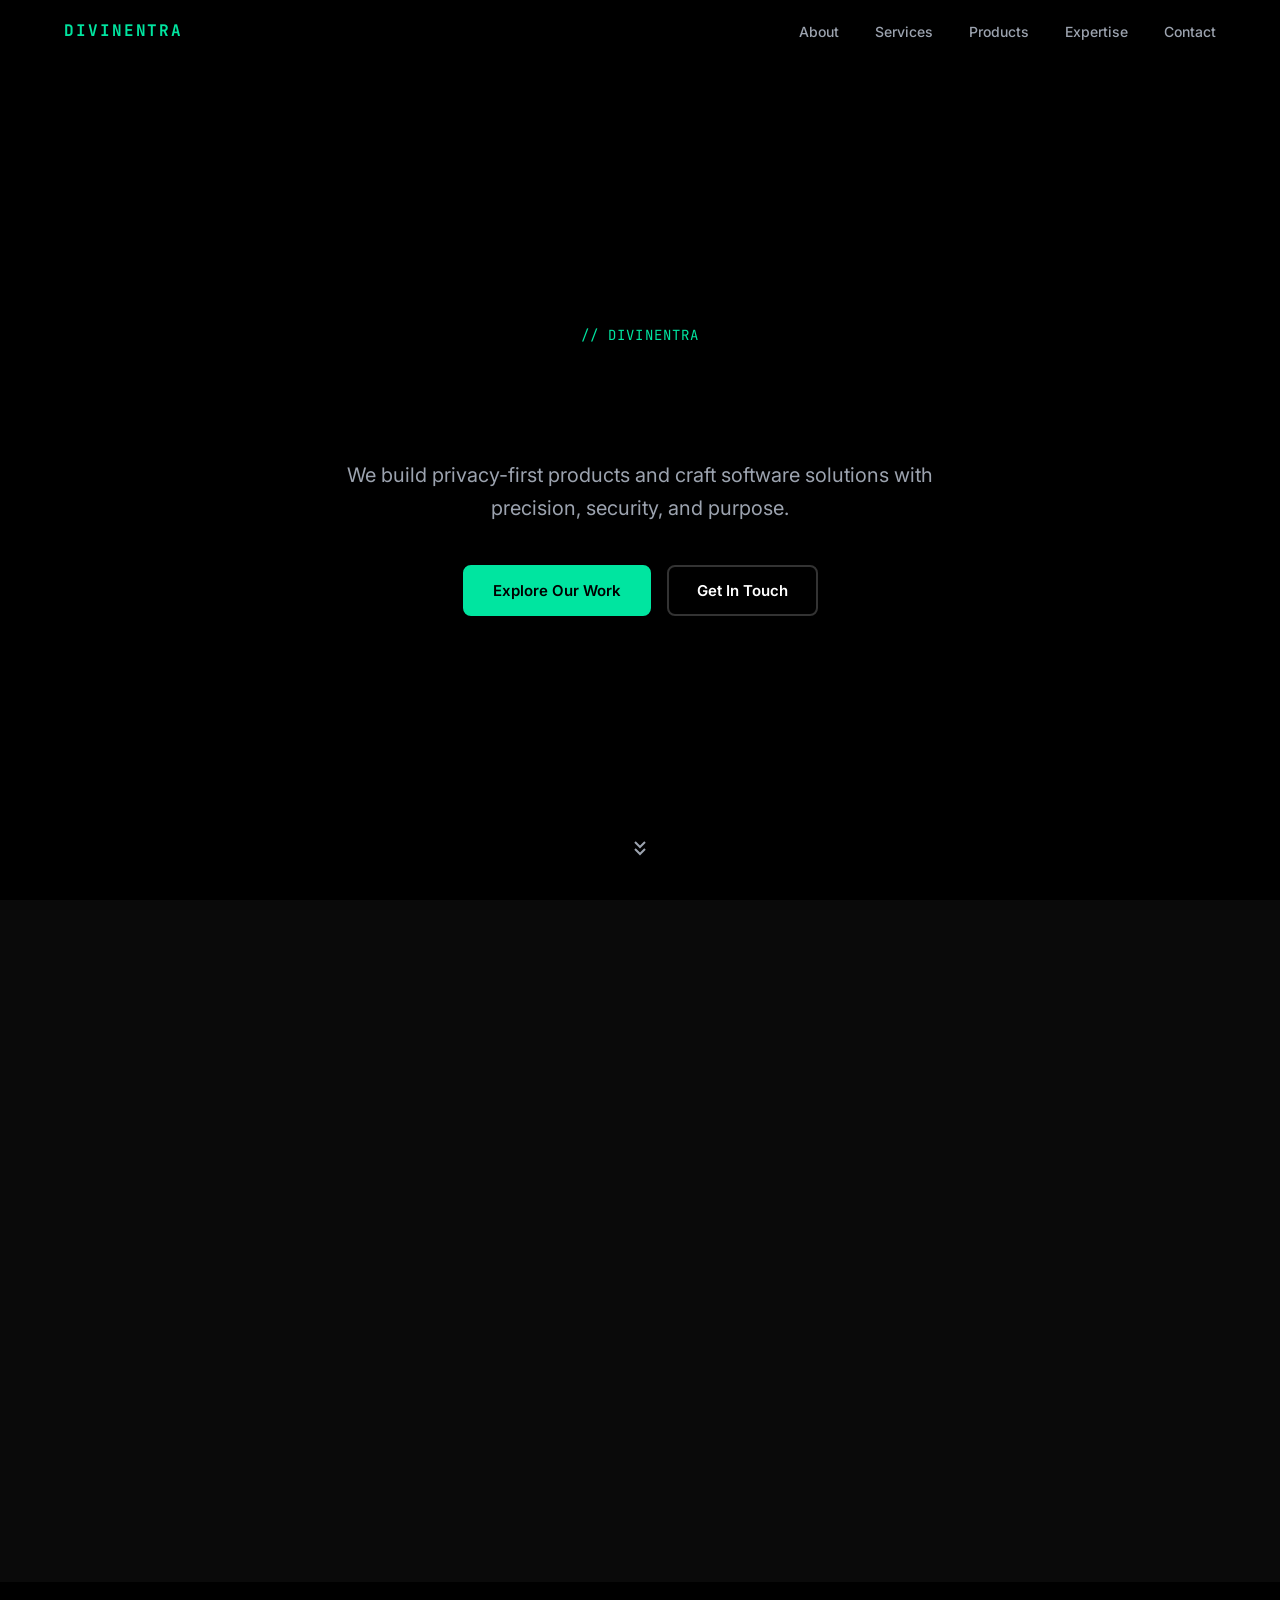
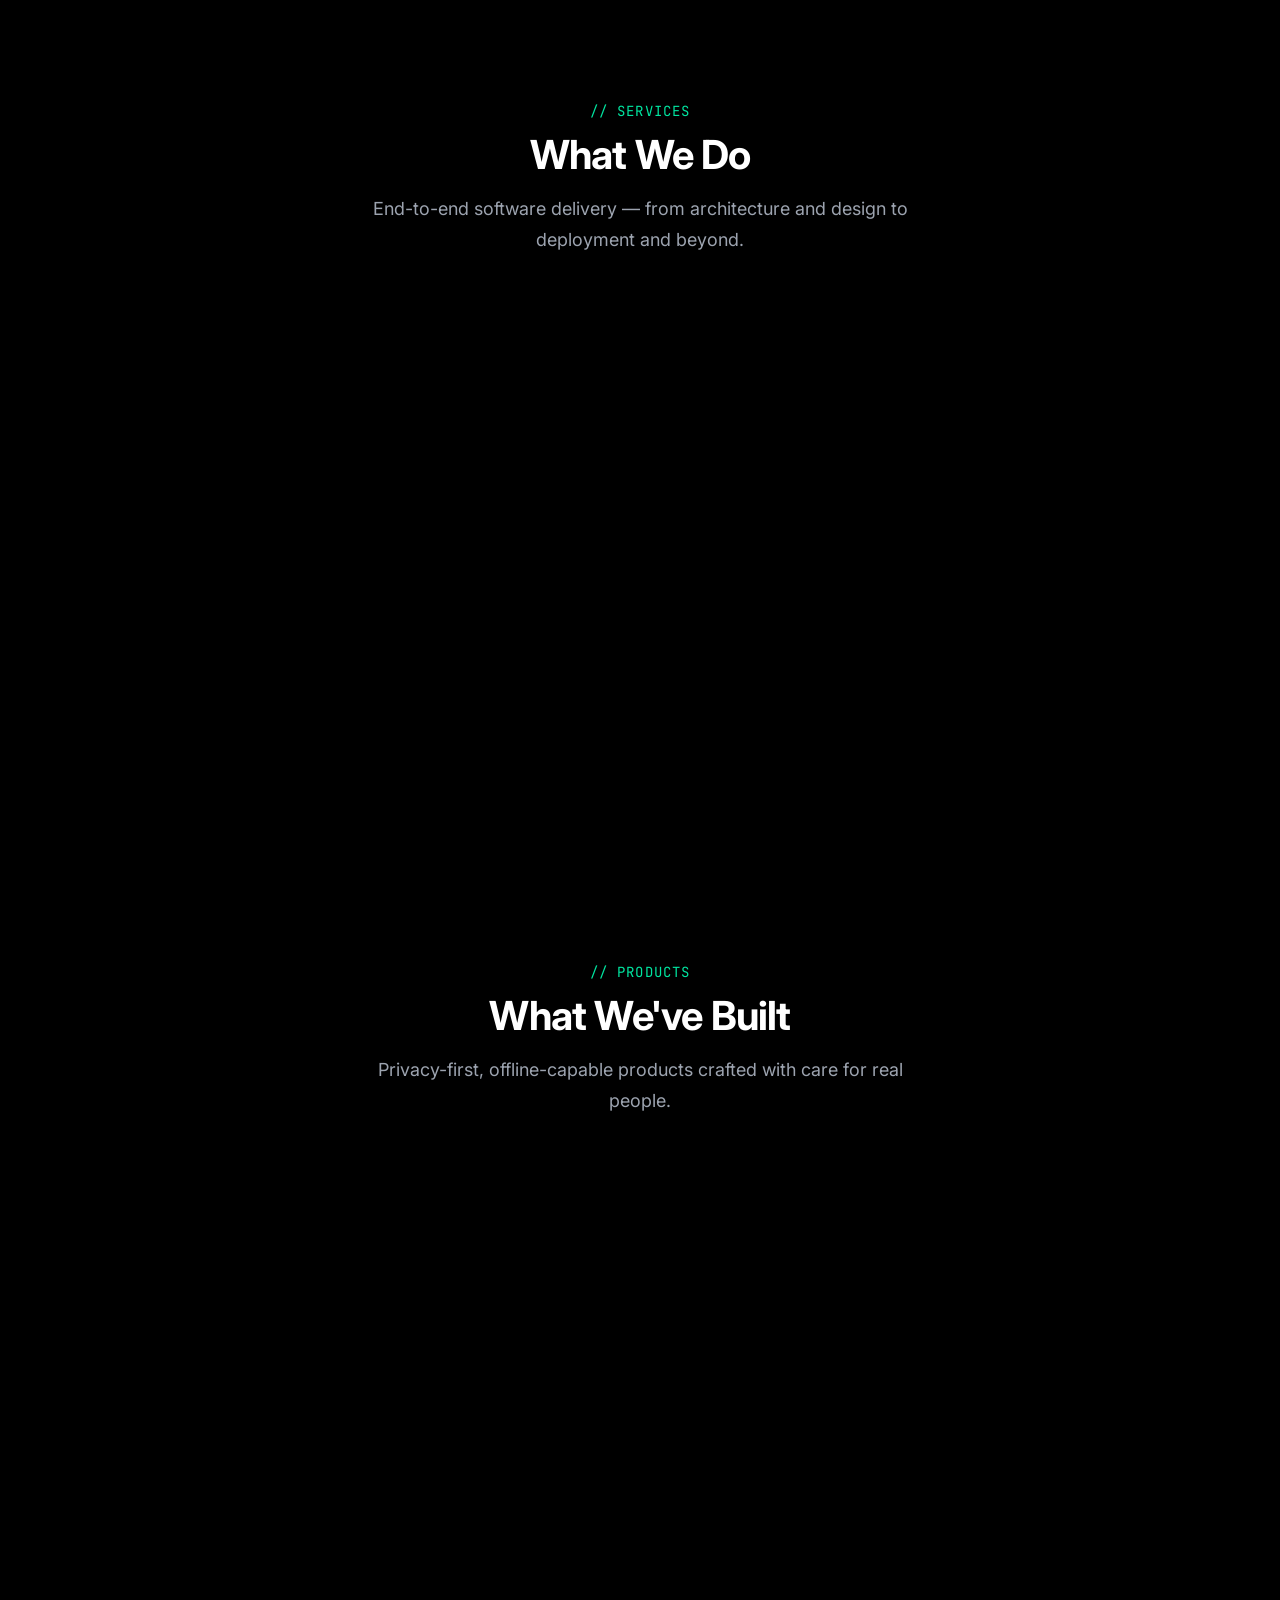
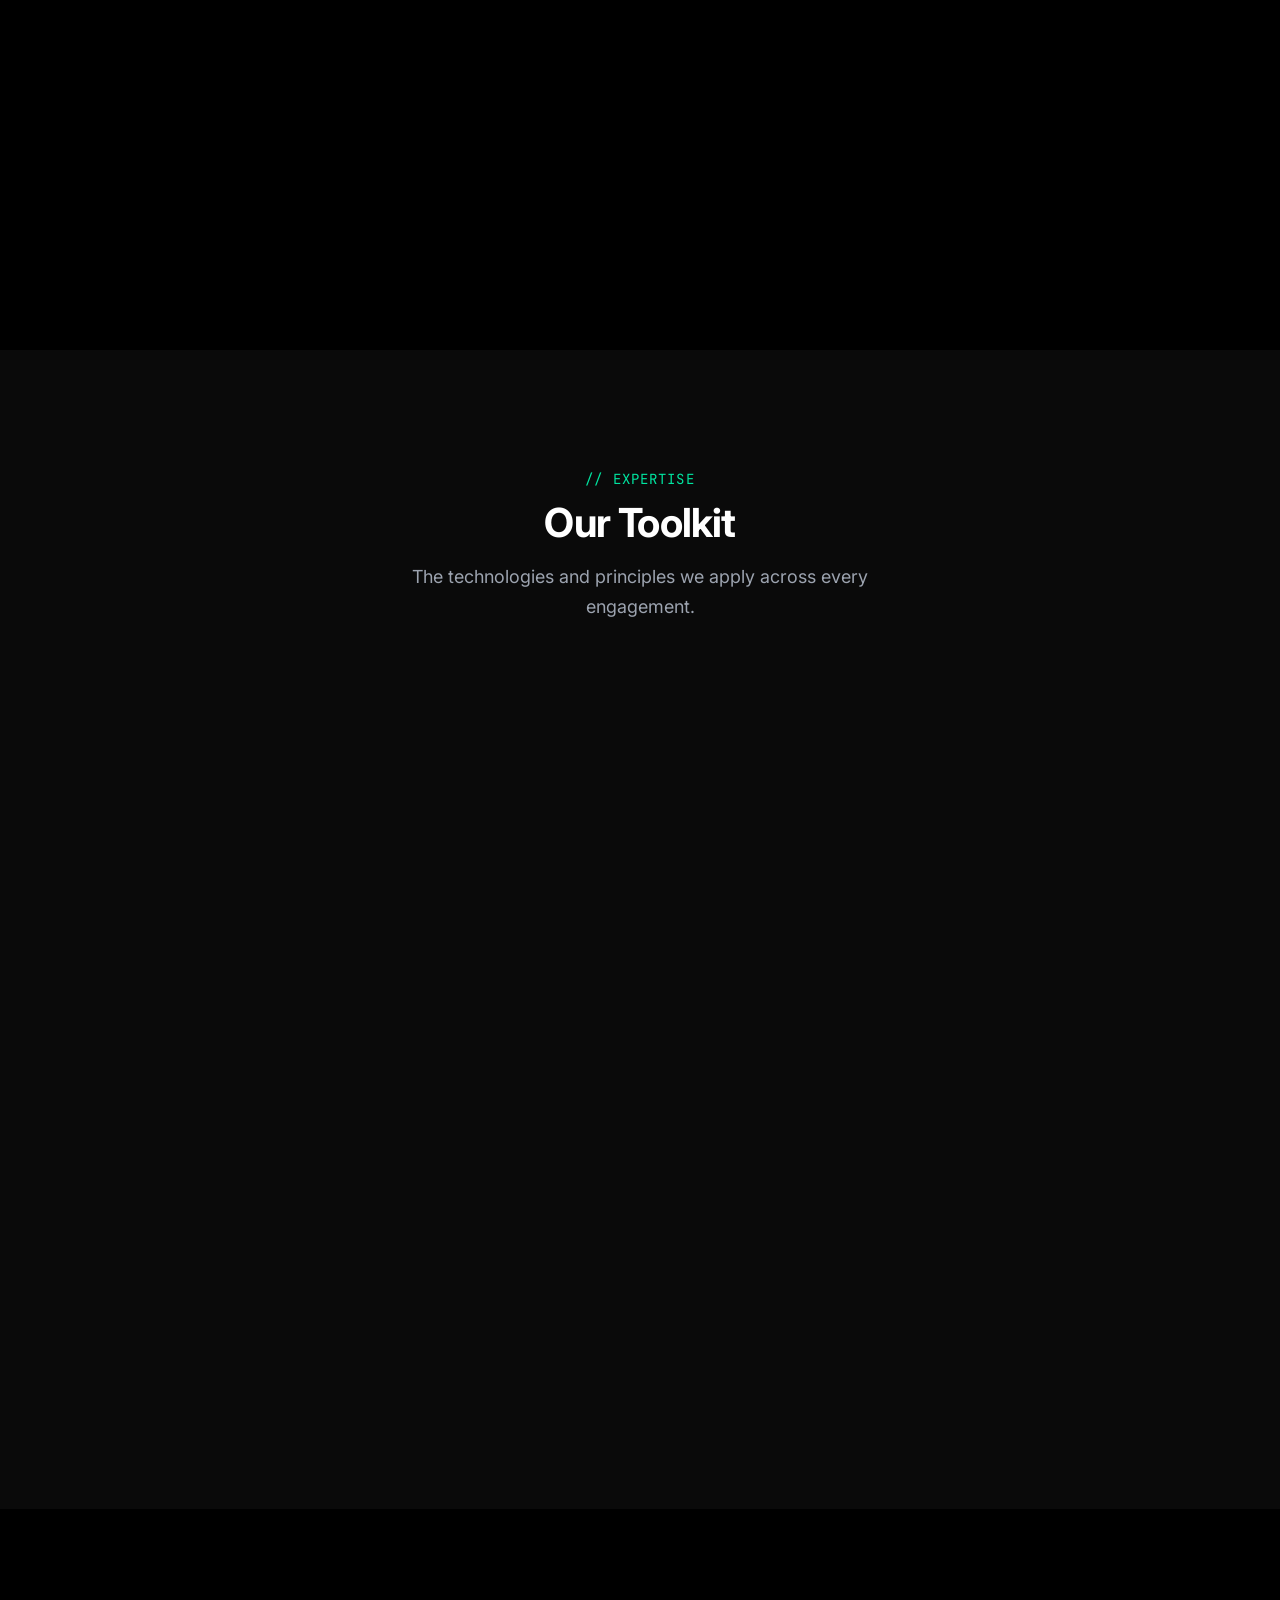
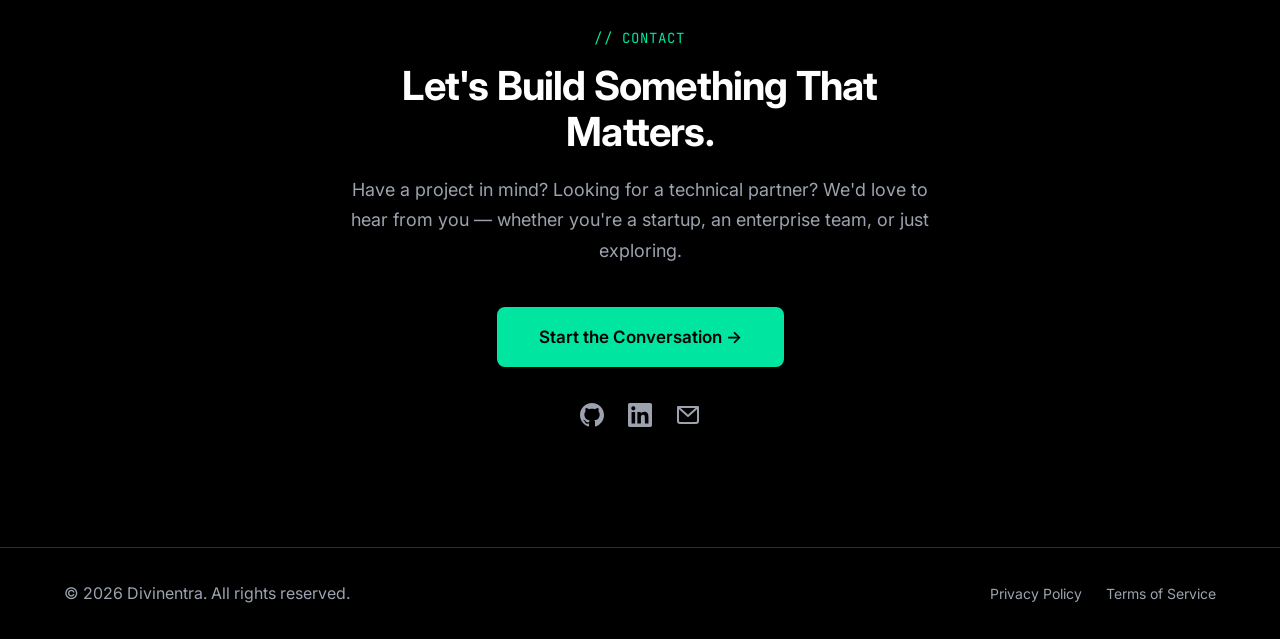
==== commit 01c92eb4: "fix: correct CSS class names, stagger delays, footer border, copyright year - .reveal.visible → .rev" ====
--- a/index.html
+++ b/index.html
@@ -308,10 +308,10 @@
   <!-- Footer -->
   <footer class="footer">
     <div class="container footer__inner">
-      <p class="footer__copy">&copy; 2025 Divinentra. All rights reserved.</p>
+      <p class="text-muted">&copy; 2026 Divinentra. All rights reserved.</p>
       <div class="footer__links">
-        <a href="/privacy.html">Privacy Policy</a>
-        <a href="/terms.html">Terms of Service</a>
+        <a href="privacy-policy.html">Privacy Policy</a>
+        <a href="terms-of-service.html">Terms of Service</a>
       </div>
     </div>
   </footer>
--- a/css/styles.css
+++ b/css/styles.css
@@ -264,15 +264,15 @@
   transition: transform 0.3s var(--ease-out), opacity 0.3s;
 }
 
-.nav__toggle.active span:nth-child(1) {
+.nav__toggle--active span:nth-child(1) {
   transform: translateY(7px) rotate(45deg);
 }
 
-.nav__toggle.active span:nth-child(2) {
+.nav__toggle--active span:nth-child(2) {
   opacity: 0;
 }
 
-.nav__toggle.active span:nth-child(3) {
+.nav__toggle--active span:nth-child(3) {
   transform: translateY(-7px) rotate(-45deg);
 }
 
@@ -296,10 +296,23 @@
   transition: opacity 0.3s var(--ease-out);
 }
 
-.nav__mobile.open {
+.nav__mobile--active {
   opacity: 1;
+  visibility: visible;
   pointer-events: all;
 }
+
+.nav__mobile--active .nav__mobile-link {
+  opacity: 1;
+  transform: translateY(0);
+}
+
+/* Stagger mobile links */
+.nav__mobile--active .nav__mobile-link:nth-child(1) { transition-delay: 0.05s; }
+.nav__mobile--active .nav__mobile-link:nth-child(2) { transition-delay: 0.1s; }
+.nav__mobile--active .nav__mobile-link:nth-child(3) { transition-delay: 0.15s; }
+.nav__mobile--active .nav__mobile-link:nth-child(4) { transition-delay: 0.2s; }
+.nav__mobile--active .nav__mobile-link:nth-child(5) { transition-delay: 0.25s; }
 
 .nav__mobile-link {
   font-size: 2rem;
@@ -926,7 +939,7 @@
    FOOTER
    ============================================================ */
 .footer {
-  border-top: 1px solid rgba(255, 255, 255, 0.06);
+  border-top: 1px solid var(--accent-border);
   padding: 32px 0;
 }
 
@@ -983,14 +996,18 @@
   transform: scale(0.92);
 }
 
-.reveal.visible {
+.revealed {
   opacity: 1;
-  transform: none;
-}
-
-.reveal--stagger .reveal {
-  transition-delay: calc(var(--i, 0) * 0.1s);
-}
+  transform: translateY(0) translateX(0) scale(1);
+}
+
+/* Stagger children */
+.reveal--stagger .reveal:nth-child(1) { transition-delay: 0s; }
+.reveal--stagger .reveal:nth-child(2) { transition-delay: 0.1s; }
+.reveal--stagger .reveal:nth-child(3) { transition-delay: 0.2s; }
+.reveal--stagger .reveal:nth-child(4) { transition-delay: 0.3s; }
+.reveal--stagger .reveal:nth-child(5) { transition-delay: 0.4s; }
+.reveal--stagger .reveal:nth-child(6) { transition-delay: 0.5s; }
 
 /* ============================================================
    TOOLTIP
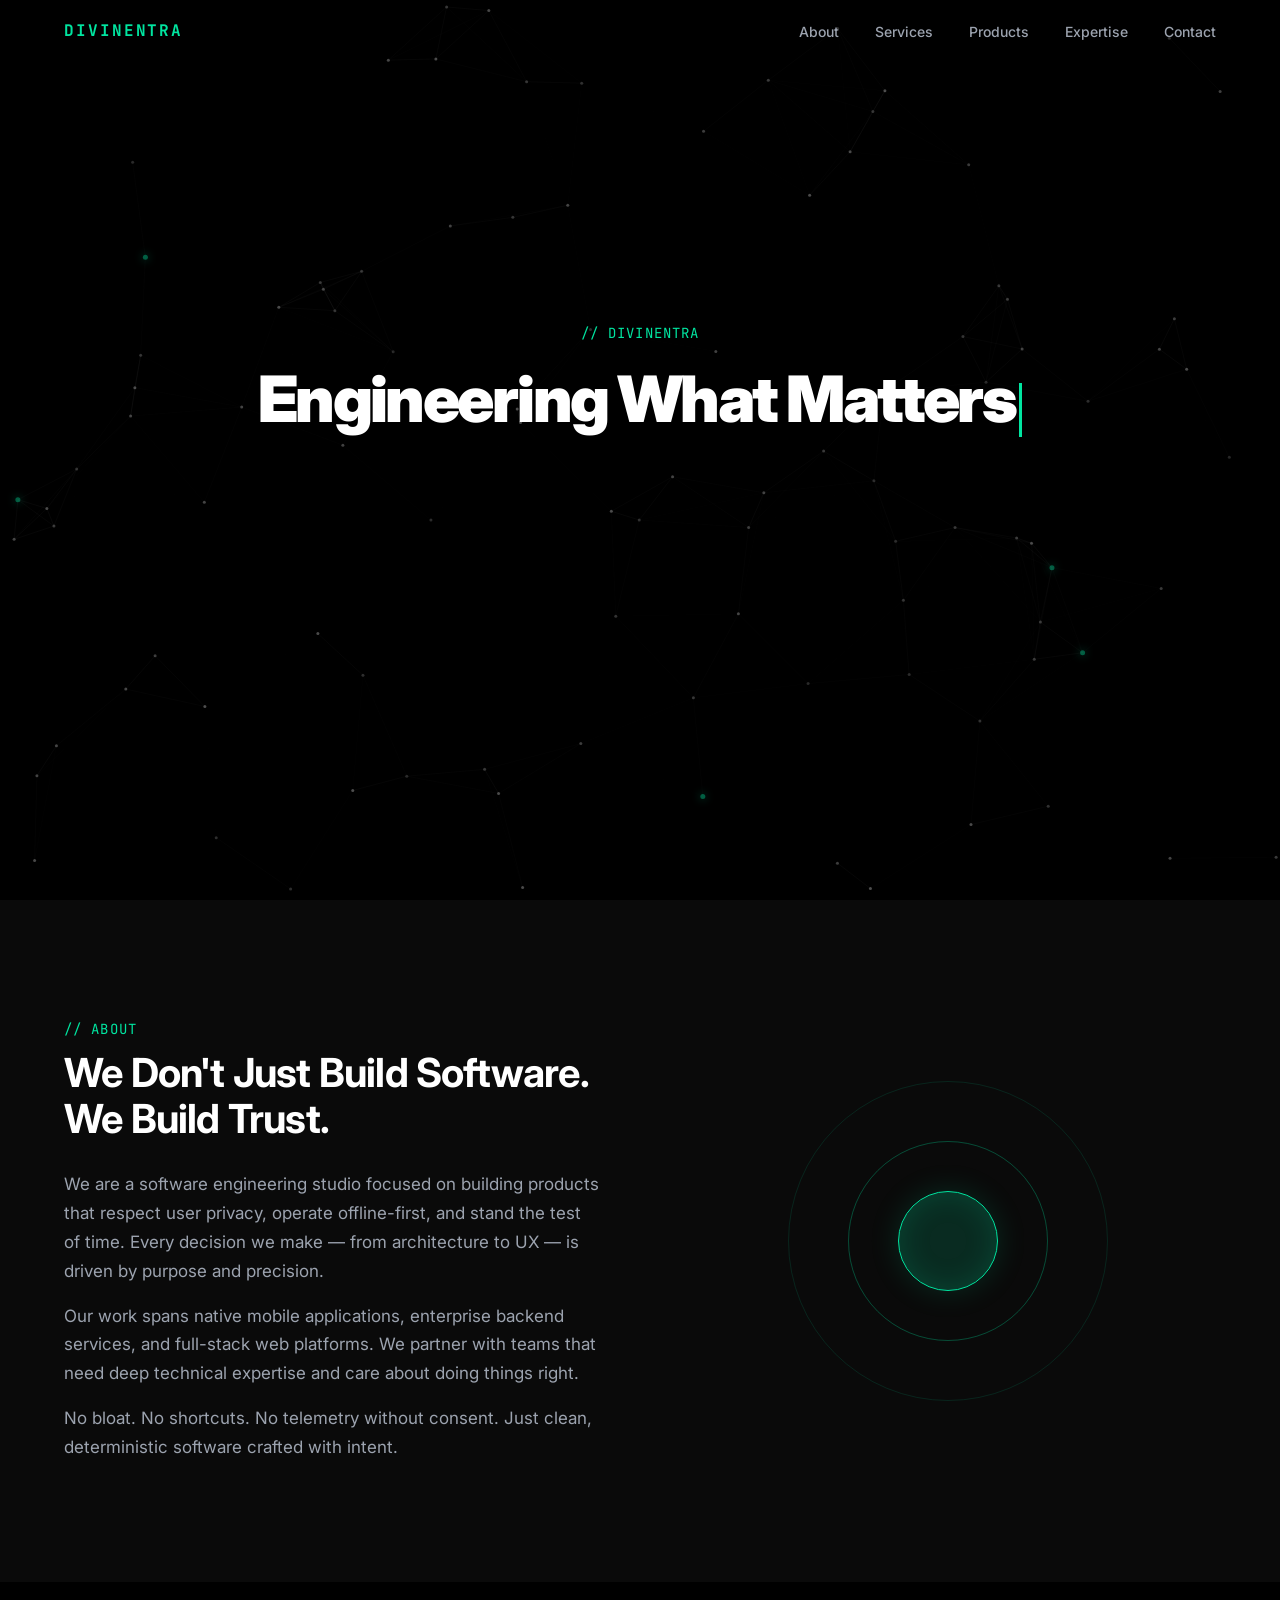
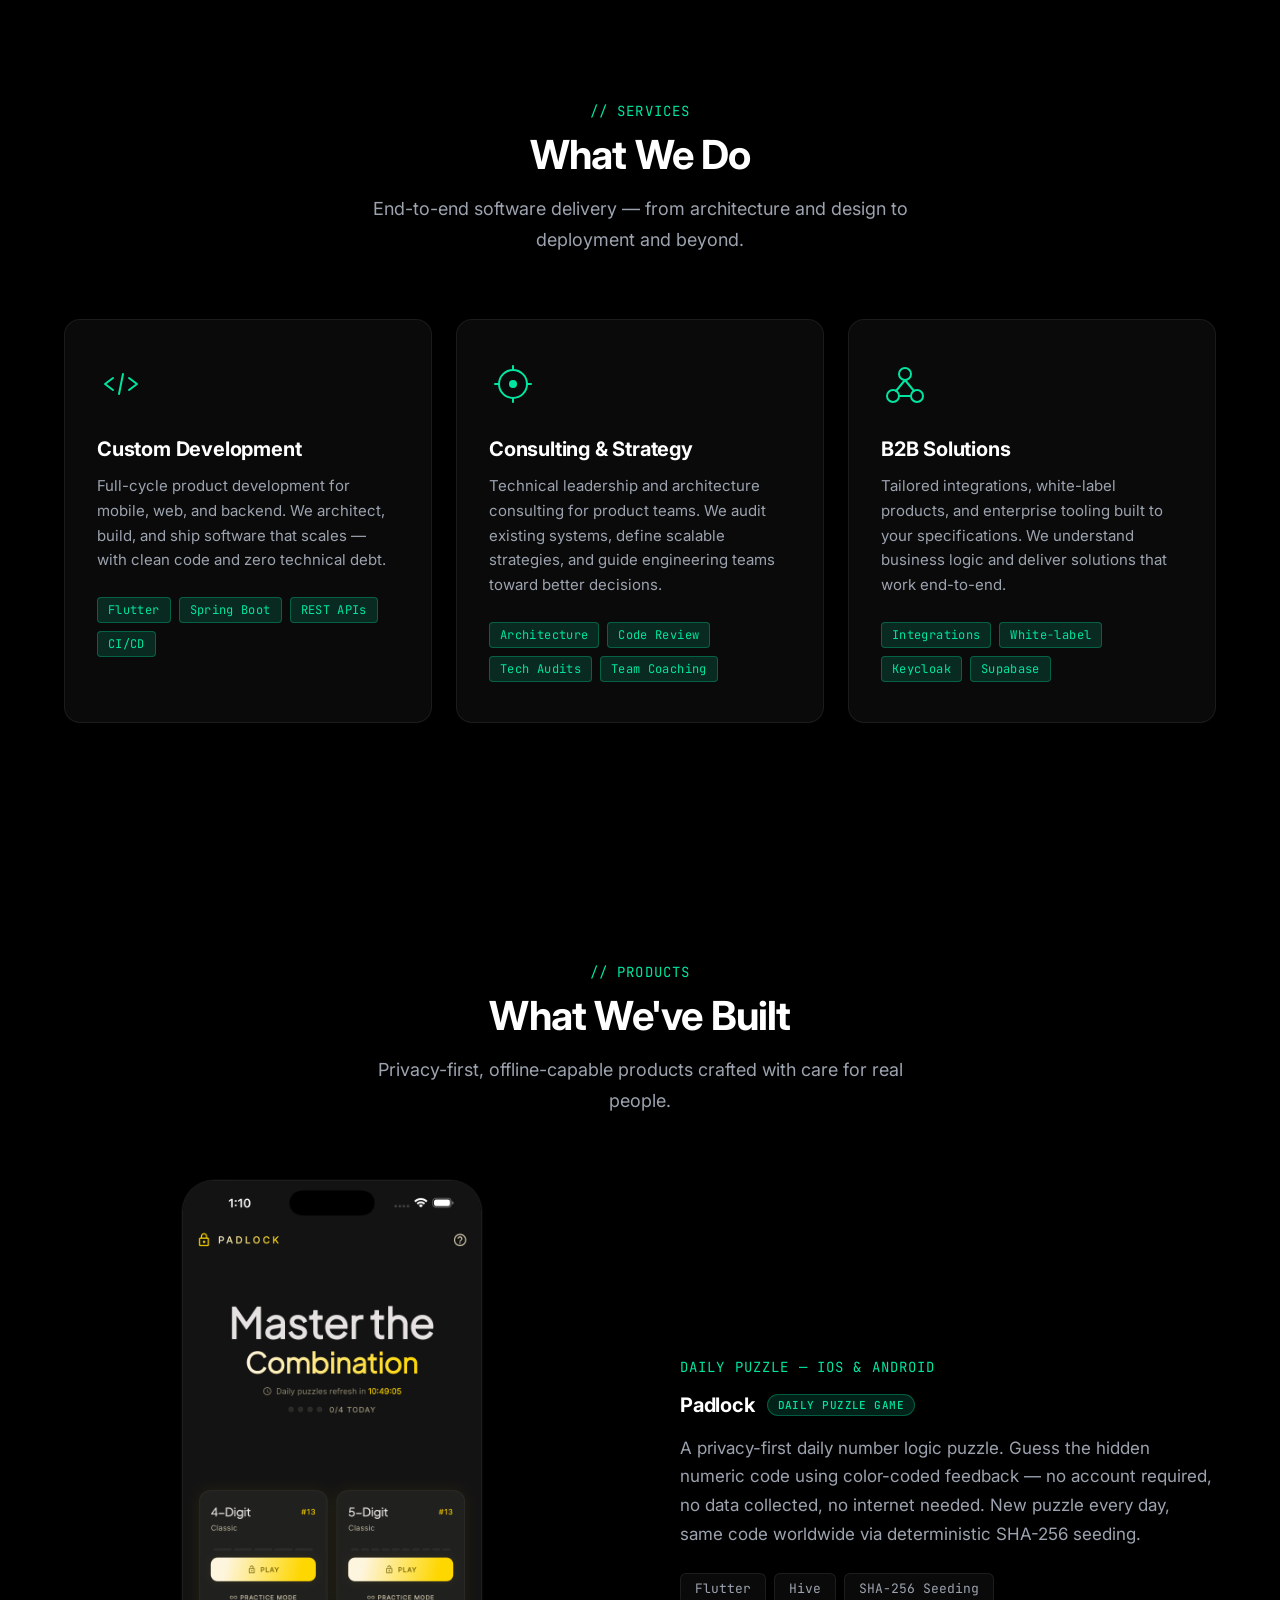
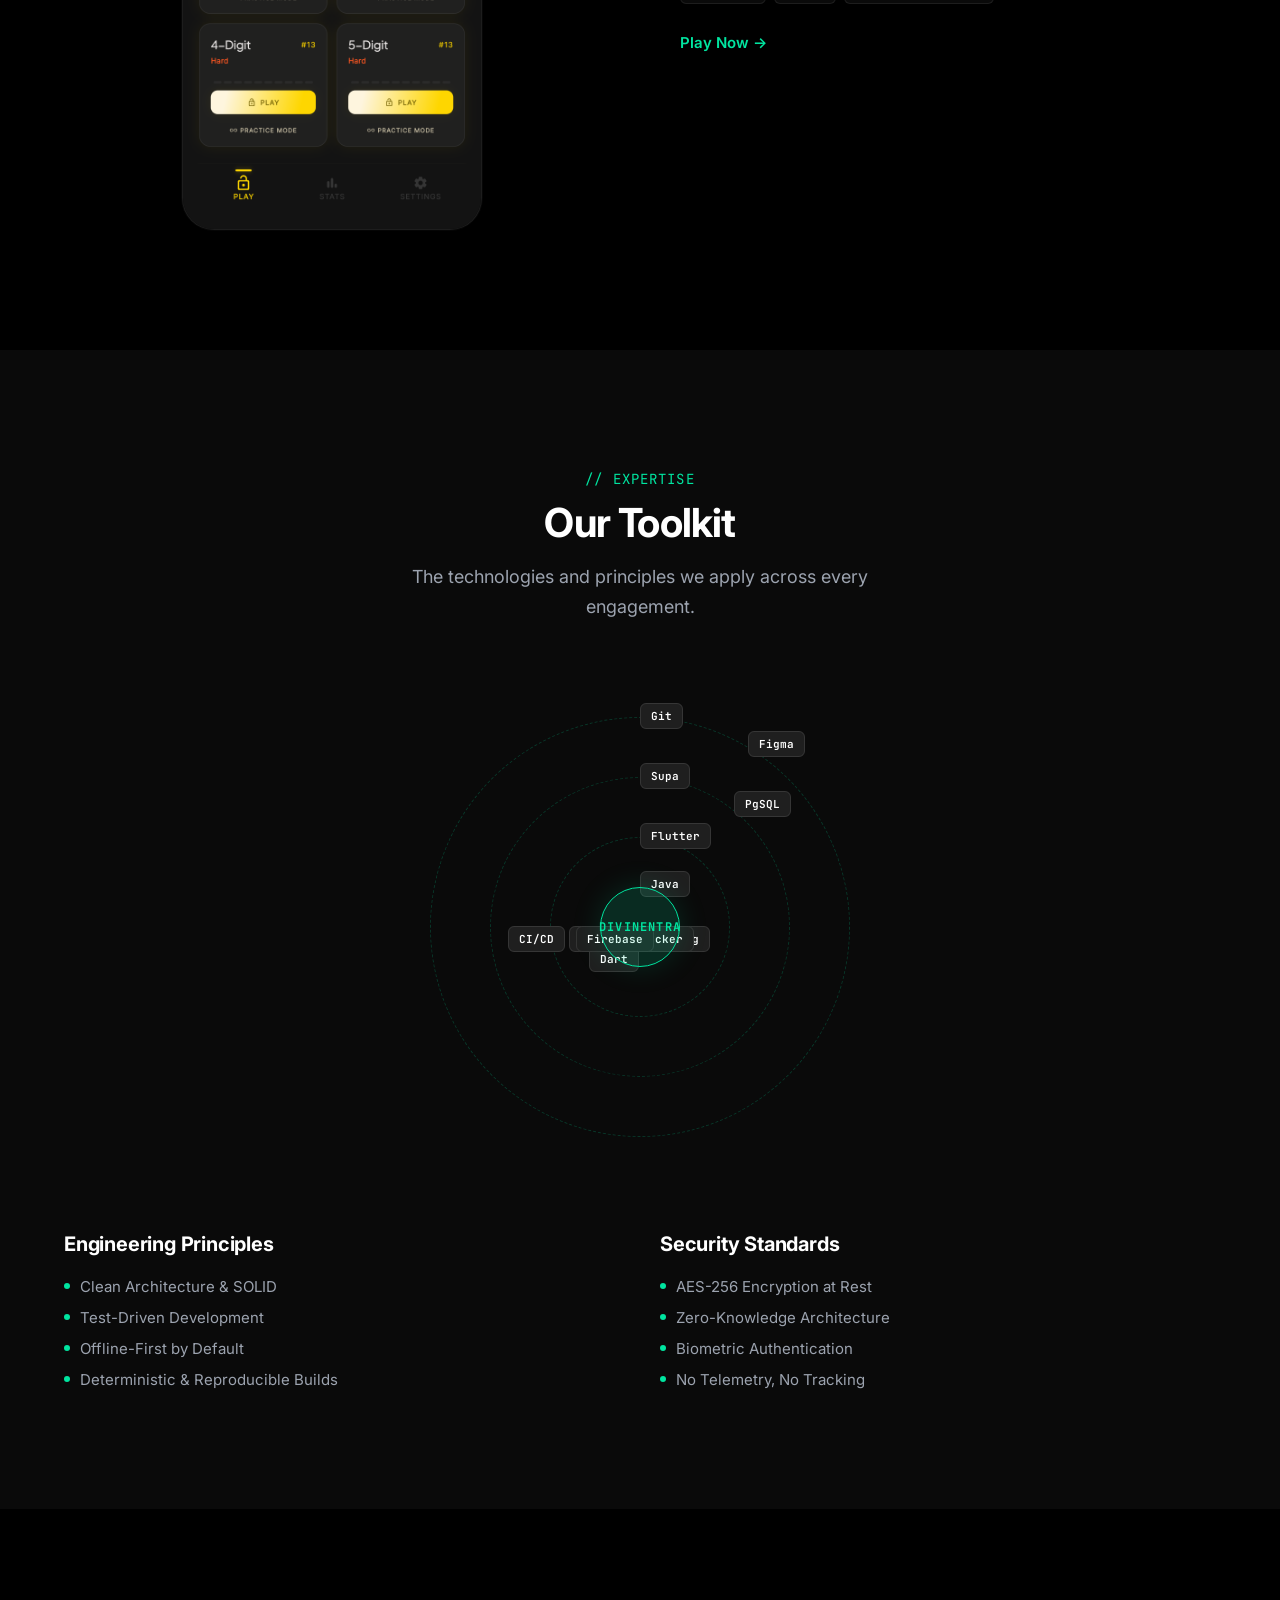
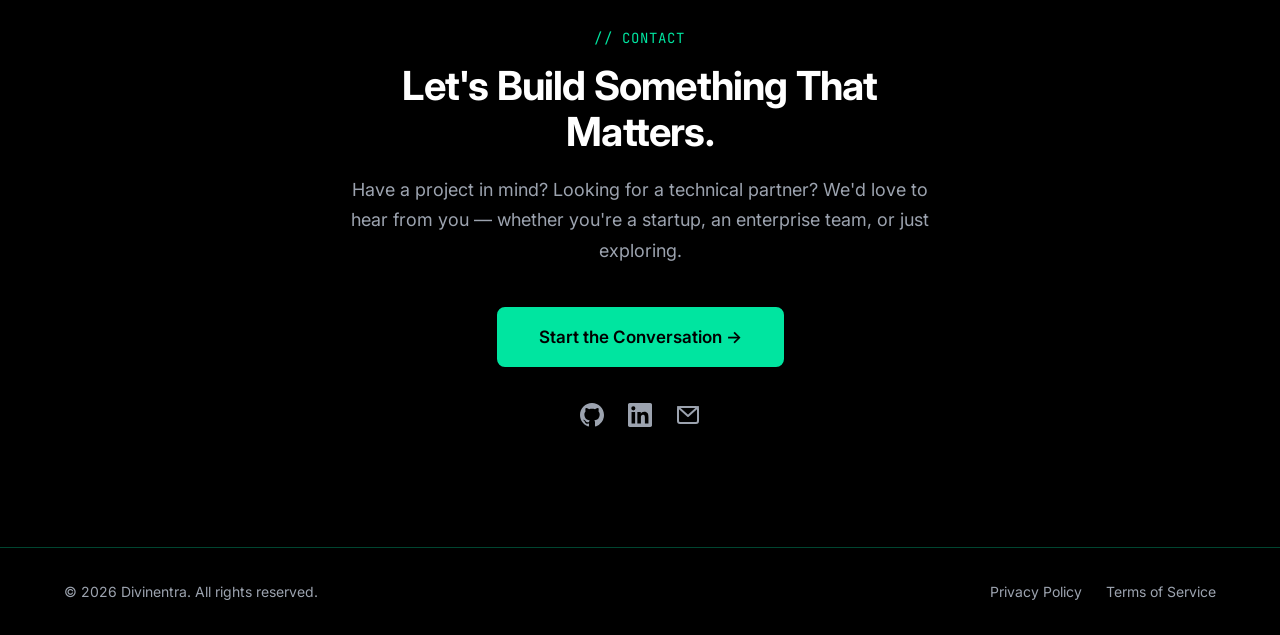
==== commit c19b0936: "fix: resolve all code review issues (critical, important, minor) Critical: - Remove CSS hover transf" ====
--- a/index.html
+++ b/index.html
@@ -14,6 +14,9 @@
 
   <!-- Twitter Card -->
   <meta name="twitter:card" content="summary_large_image" />
+
+  <!-- Canonical -->
+  <link rel="canonical" href="https://divinentra.com/" />
 
   <!-- Favicon -->
   <link rel="icon" type="image/svg+xml" href="data:image/svg+xml,<svg xmlns='http://www.w3.org/2000/svg' viewBox='0 0 32 32'><rect width='32' height='32' rx='6' fill='%2300E5A0'/><text x='16' y='22' font-family='monospace' font-size='18' font-weight='900' text-anchor='middle' fill='black'>D</text></svg>" />
@@ -60,6 +63,8 @@
     <a href="#contact" class="nav__mobile-link">Contact</a>
   </div>
 
+  <main>
+
   <!-- Hero Section -->
   <section class="hero" id="hero">
     <div class="hero__content">
@@ -192,9 +197,9 @@
           </div>
           <p>A privacy-first daily number logic puzzle. Guess the hidden numeric code using color-coded feedback — no account required, no data collected, no internet needed. New puzzle every day, same code worldwide via deterministic SHA-256 seeding.</p>
           <div class="tech-pills">
-            <span data-scramble>Flutter</span>
-            <span data-scramble>Hive</span>
-            <span data-scramble>SHA-256 Seeding</span>
+            <span data-scramble aria-label="Flutter">Flutter</span>
+            <span data-scramble aria-label="Hive">Hive</span>
+            <span data-scramble aria-label="SHA-256 Seeding">SHA-256 Seeding</span>
           </div>
           <a href="https://padlock.divinentra.com" class="link-arrow" target="_blank" rel="noopener noreferrer">Play Now &rarr;</a>
         </div>
@@ -305,6 +310,8 @@
     </div>
   </section>
 
+  </main>
+
   <!-- Footer -->
   <footer class="footer">
     <div class="container footer__inner">
--- a/css/styles.css
+++ b/css/styles.css
@@ -33,6 +33,7 @@
 
 html {
   scroll-behavior: smooth;
+  scroll-padding-top: 80px;
 }
 
 body {
@@ -107,10 +108,6 @@
 
 .text-muted {
   color: var(--gray-400);
-}
-
-.text-accent {
-  color: var(--accent);
 }
 
 /* ============================================================
@@ -180,15 +177,24 @@
   z-index: 100;
   padding: 20px 0;
   transition: background 0.3s var(--ease-out), padding 0.3s var(--ease-out),
-    backdrop-filter 0.3s var(--ease-out);
-}
-
-.nav.scrolled {
+    backdrop-filter 0.3s var(--ease-out), -webkit-backdrop-filter 0.3s var(--ease-out);
+}
+
+.nav.scrolled,
+.nav--scrolled {
   background: rgba(0, 0, 0, 0.85);
   backdrop-filter: blur(12px);
   -webkit-backdrop-filter: blur(12px);
   padding: 14px 0;
   border-bottom: 1px solid rgba(255, 255, 255, 0.06);
+}
+
+.nav__link--active {
+  color: var(--white);
+}
+
+.nav__link--active::after {
+  transform: scaleX(1);
 }
 
 .nav__inner {
@@ -292,8 +298,9 @@
   justify-content: center;
   gap: 32px;
   opacity: 0;
+  visibility: hidden;
   pointer-events: none;
-  transition: opacity 0.3s var(--ease-out);
+  transition: opacity 0.3s var(--ease-out), visibility 0.3s var(--ease-out);
 }
 
 .nav__mobile--active {
@@ -319,7 +326,9 @@
   font-weight: 700;
   color: var(--white);
   text-decoration: none;
-  transition: color 0.2s;
+  opacity: 0;
+  transform: translateY(20px);
+  transition: opacity 0.3s var(--ease-out), transform 0.3s var(--ease-out), color 0.2s;
 }
 
 .nav__mobile-link:hover {
@@ -356,7 +365,6 @@
   background: transparent;
   color: var(--accent);
   box-shadow: 0 0 24px var(--accent-glow), 0 0 48px var(--accent-glow);
-  transform: translateY(-2px);
 }
 
 .btn--ghost {
@@ -368,7 +376,6 @@
 .btn--ghost:hover {
   border-color: var(--accent);
   color: var(--accent);
-  transform: translateY(-2px);
 }
 
 .btn--large {
@@ -425,6 +432,12 @@
   color: var(--gray-400);
   max-width: 600px;
   margin: 0 auto 40px;
+  opacity: 0;
+  transition: opacity 0.6s var(--ease-out);
+}
+
+.hero__subtitle--visible {
+  opacity: 1;
 }
 
 .hero__ctas {
@@ -433,6 +446,19 @@
   justify-content: center;
   gap: 16px;
   flex-wrap: wrap;
+  opacity: 0;
+  transform: translateY(20px);
+  transition: opacity 0.6s var(--ease-out), transform 0.6s var(--ease-out);
+}
+
+.hero__ctas--visible {
+  opacity: 1;
+  transform: translateY(0);
+}
+
+.hero__scroll-indicator--hidden {
+  opacity: 0;
+  pointer-events: none;
 }
 
 .hero__scroll-indicator {
@@ -440,6 +466,7 @@
   bottom: 36px;
   left: 50%;
   transform: translateX(-50%);
+  transition: opacity 0.4s var(--ease-out);
   color: var(--gray-400);
   animation: bounce 2s ease-in-out infinite;
   cursor: pointer;
@@ -509,7 +536,7 @@
   height: 100px;
   background: var(--accent-glow);
   border-color: var(--accent);
-  animation-duration: 0s;
+  animation: none;
   box-shadow: 0 0 30px var(--accent-glow), inset 0 0 30px var(--accent-glow);
 }
 
@@ -526,6 +553,11 @@
   animation-duration: 20s;
   animation-direction: reverse;
   border-color: rgba(0, 229, 160, 0.12);
+}
+
+/* Pause rings until in viewport */
+.orbit-rings:not(.orbit-rings--active) .orbit-ring {
+  animation-play-state: paused;
 }
 
 @keyframes spin {
@@ -782,9 +814,6 @@
 
 .orbit-node {
   position: absolute;
-  top: -16px;
-  left: 50%;
-  transform: translateX(-50%);
   font-family: var(--font-mono);
   font-size: 0.6875rem;
   font-weight: 600;
@@ -796,25 +825,6 @@
   white-space: nowrap;
   cursor: default;
   transition: background 0.2s, border-color 0.2s, color 0.2s;
-  /* Counter-rotate to keep text upright */
-  animation: counter-spin linear infinite;
-}
-
-.orbit--inner .orbit-node { animation-duration: 20s; }
-.orbit--middle .orbit-node { animation-duration: 35s; animation-direction: reverse; }
-.orbit--outer .orbit-node { animation-duration: 50s; }
-
-@keyframes counter-spin {
-  from { transform: translateX(-50%) rotate(0deg); }
-  to { transform: translateX(-50%) rotate(-360deg); }
-}
-
-.orbit--middle .orbit-node {
-  animation-direction: normal;
-}
-
-.orbit--outer .orbit-node {
-  animation-direction: reverse;
 }
 
 .orbit-node:hover {
@@ -823,11 +833,24 @@
   color: var(--accent);
 }
 
-/* Distribute nodes around orbits */
-.orbit-node:nth-child(1) { transform-origin: 50% calc(90px + 16px); top: -16px; left: calc(50% - 0px); }
-.orbit--inner .orbit-node:nth-child(2) { transform: translateX(-50%) rotate(90deg); top: calc(50% - 16px); left: calc(100% - 0px); }
-.orbit--inner .orbit-node:nth-child(3) { transform: translateX(-50%) rotate(180deg); bottom: -16px; top: auto; left: 50%; }
-.orbit--inner .orbit-node:nth-child(4) { transform: translateX(-50%) rotate(270deg); top: calc(50% - 16px); left: 0; }
+/* Position 4 nodes at cardinal points of each ring (top, right, bottom, left) */
+/* Inner ring nodes */
+.orbit--inner .orbit-node:nth-child(1) { top: -14px; left: 50%; transform: translateX(-50%); }
+.orbit--inner .orbit-node:nth-child(2) { top: 50%; right: -20px; transform: translateY(-50%); }
+.orbit--inner .orbit-node:nth-child(3) { bottom: -14px; left: 50%; transform: translateX(-50%); }
+.orbit--inner .orbit-node:nth-child(4) { top: 50%; left: -16px; transform: translateY(-50%); }
+
+/* Middle ring nodes */
+.orbit--middle .orbit-node:nth-child(1) { top: -14px; left: 50%; transform: translateX(-50%); }
+.orbit--middle .orbit-node:nth-child(2) { top: 50%; right: -24px; transform: translateY(-50%); }
+.orbit--middle .orbit-node:nth-child(3) { bottom: -14px; left: 50%; transform: translateX(-50%); }
+.orbit--middle .orbit-node:nth-child(4) { top: 50%; left: -16px; transform: translateY(-50%); }
+
+/* Outer ring nodes */
+.orbit--outer .orbit-node:nth-child(1) { top: -14px; left: 50%; transform: translateX(-50%); }
+.orbit--outer .orbit-node:nth-child(2) { top: 50%; right: -30px; transform: translateY(-50%); }
+.orbit--outer .orbit-node:nth-child(3) { bottom: -14px; left: 50%; transform: translateX(-50%); }
+.orbit--outer .orbit-node:nth-child(4) { top: 50%; left: -24px; transform: translateY(-50%); }
 
 /* Tech grid (mobile fallback) */
 .tech-grid {
@@ -951,9 +974,8 @@
   flex-wrap: wrap;
 }
 
-.footer__copy {
+.footer__inner p {
   font-size: 0.875rem;
-  color: var(--gray-400);
 }
 
 .footer__links {
@@ -1186,3 +1208,49 @@
     height: 220px;
   }
 }
+
+/* ============================================================
+   POLICY PAGES (privacy-policy, terms-of-service)
+   ============================================================ */
+.policy-content {
+  padding-top: 120px;
+  padding-bottom: 60px;
+}
+
+.policy-content h1 {
+  font-size: 2rem;
+  margin-bottom: 8px;
+}
+
+.policy-content h2 {
+  font-size: 1.25rem;
+  margin-top: 32px;
+  margin-bottom: 12px;
+}
+
+.policy-content p,
+.policy-content li {
+  color: var(--gray-400);
+  line-height: 1.7;
+}
+
+.policy-content ul {
+  padding-left: 20px;
+  list-style: disc;
+}
+
+.policy-content a {
+  color: var(--accent);
+  text-decoration: none;
+  transition: color 0.2s;
+}
+
+.policy-content a:hover {
+  text-decoration: underline;
+}
+
+.policy-content__date {
+  font-size: 0.875rem;
+  color: var(--gray-400);
+  margin-bottom: 24px;
+}
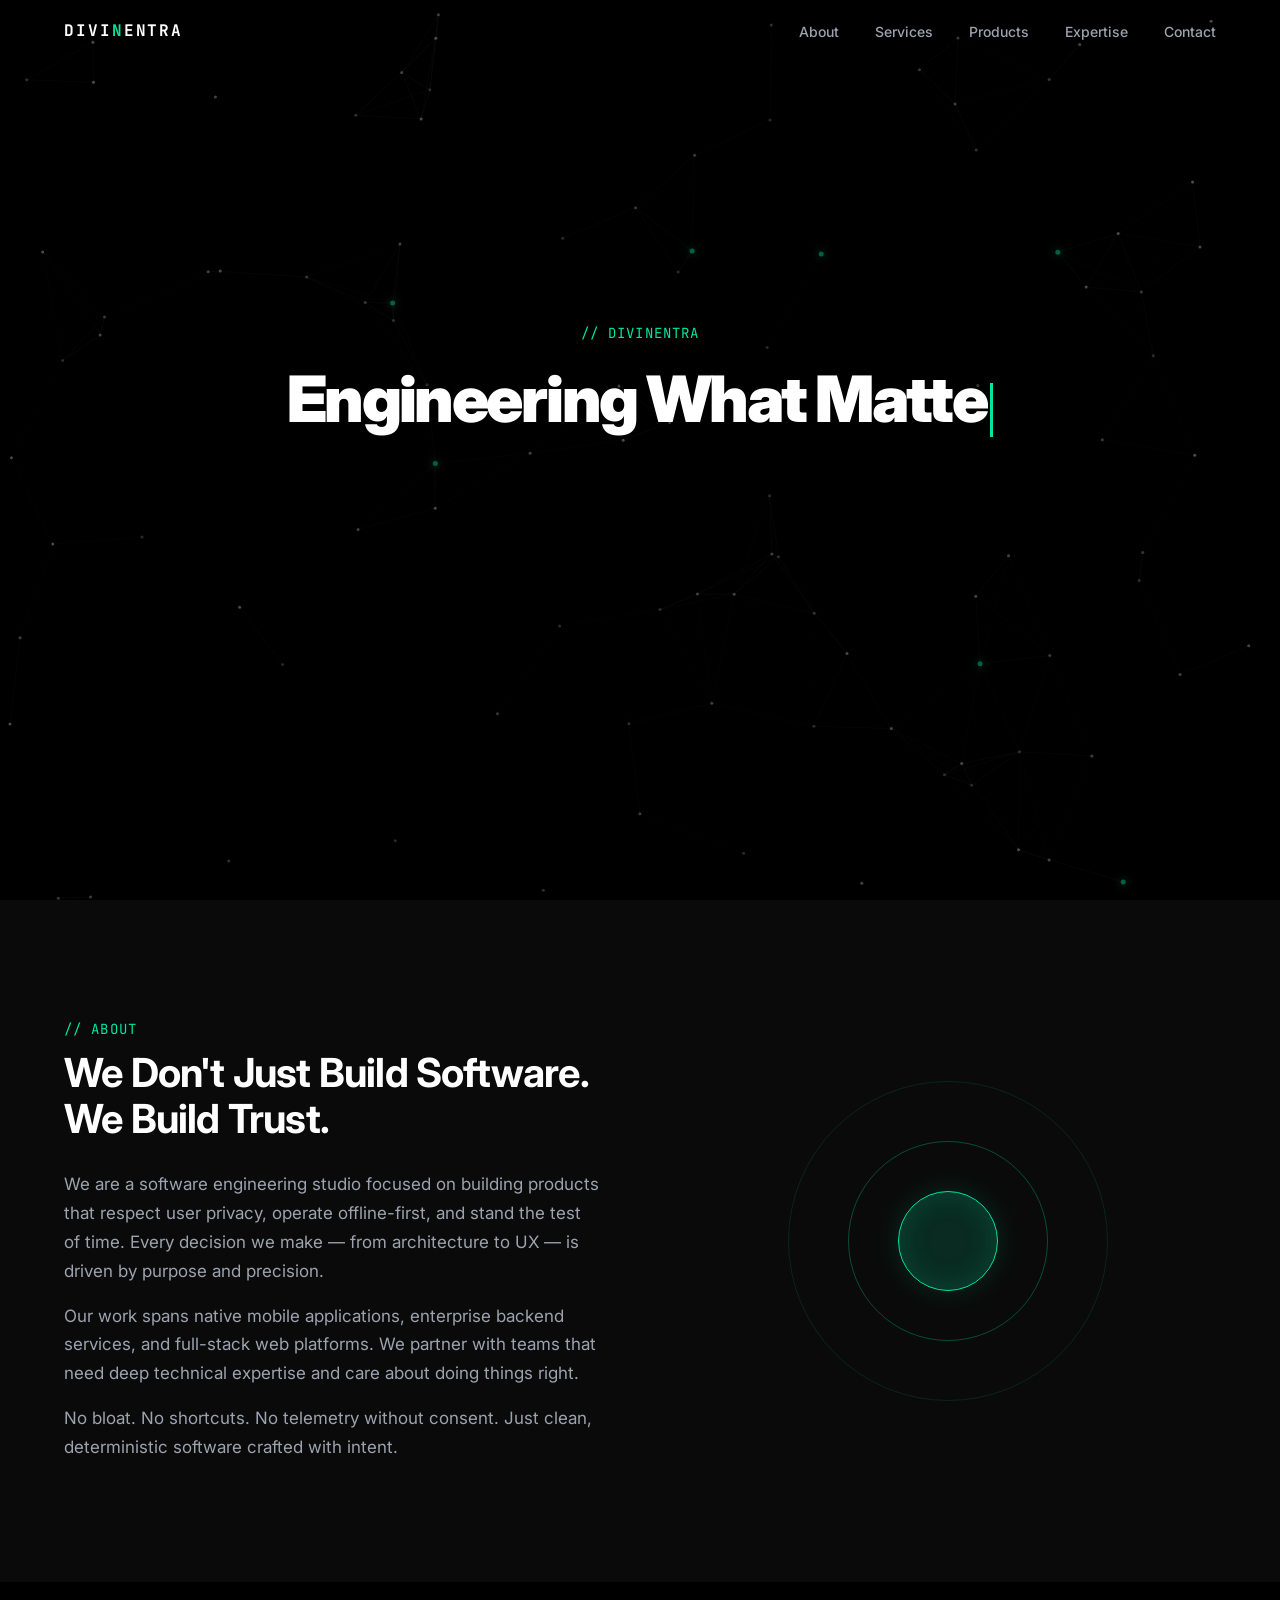
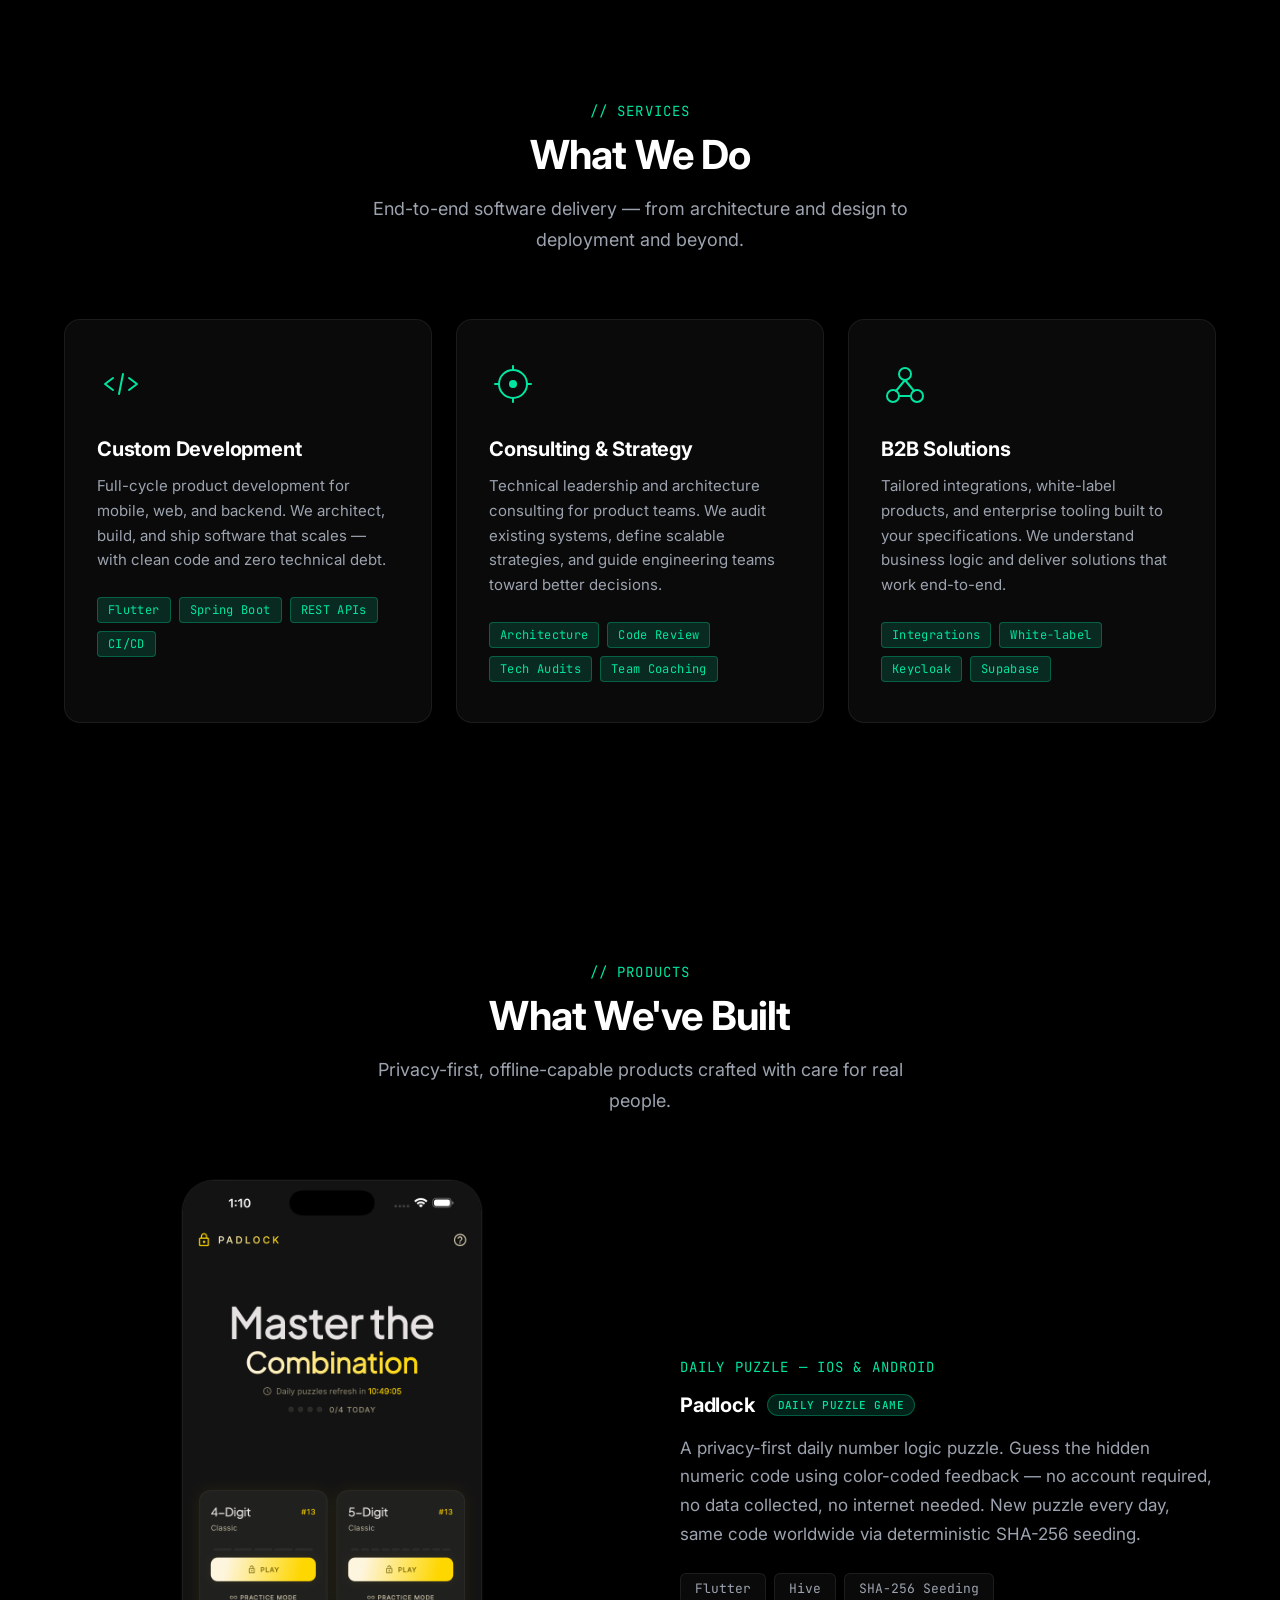
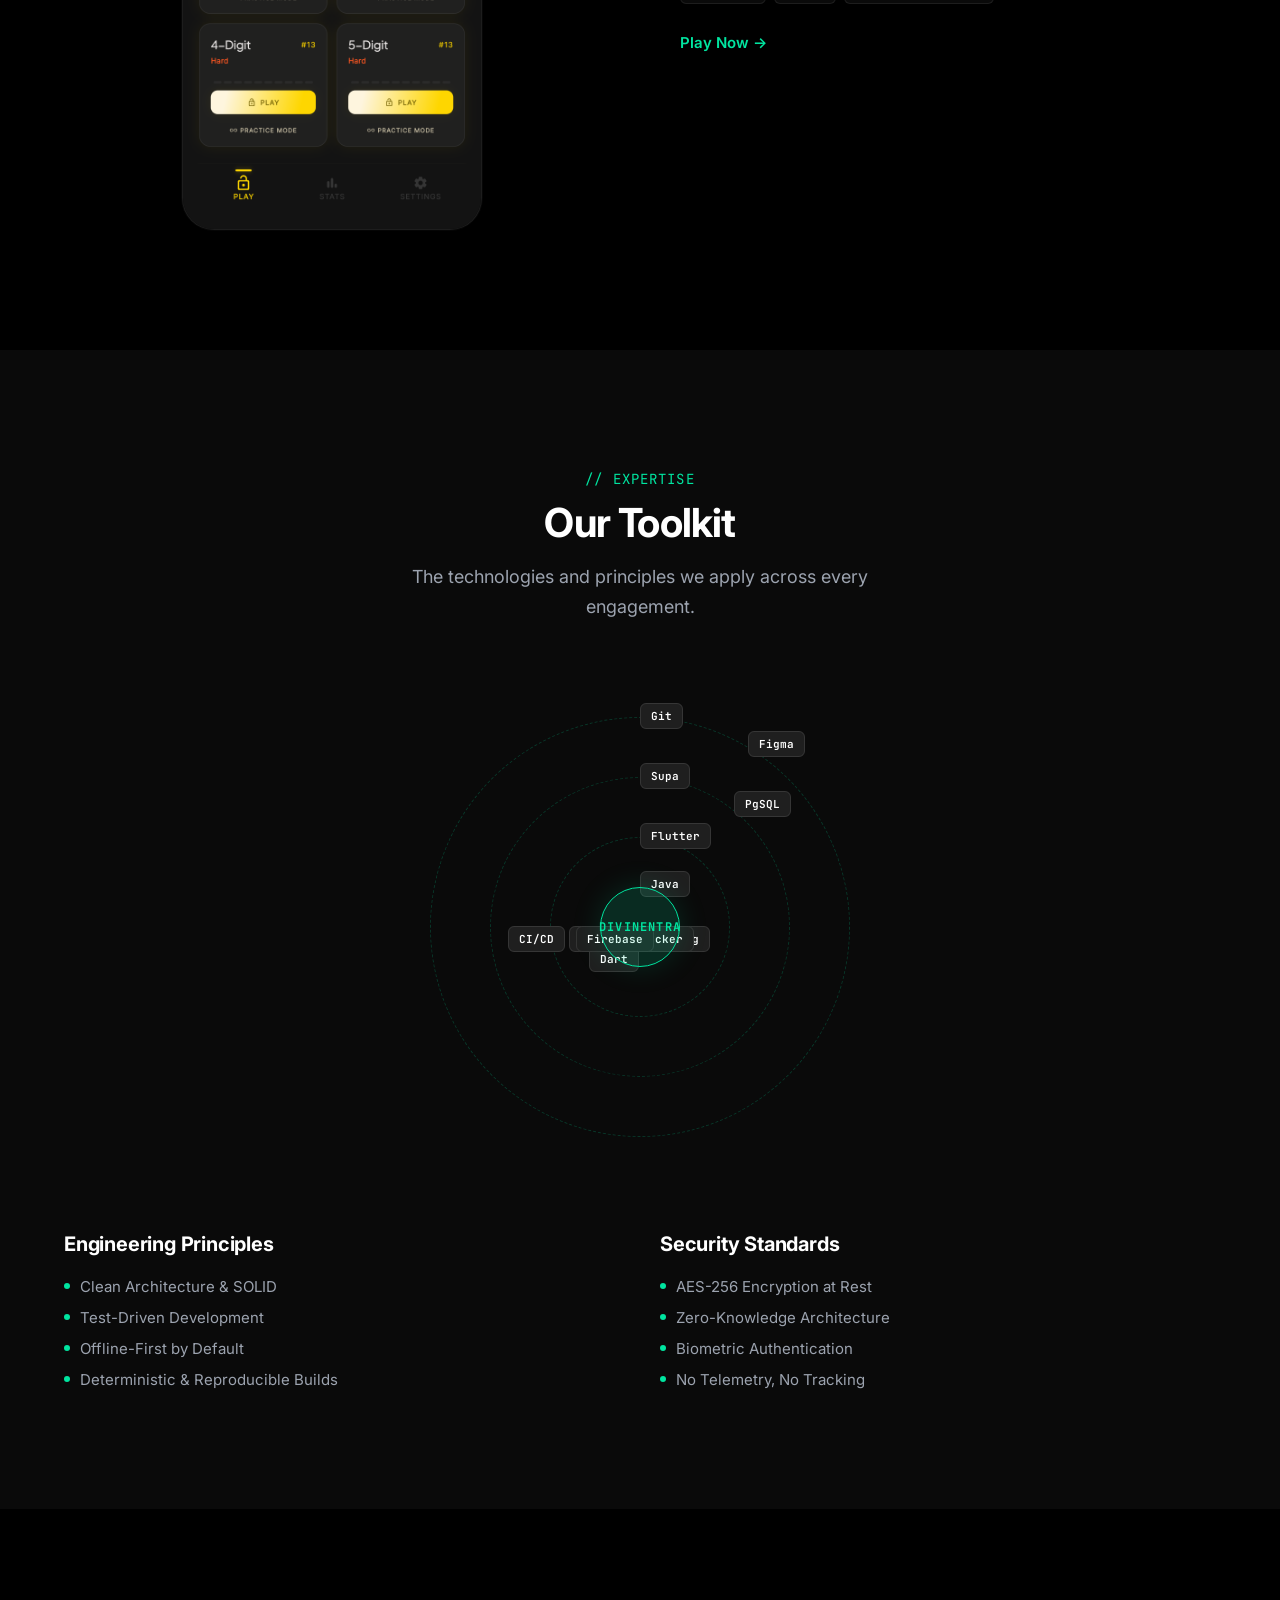
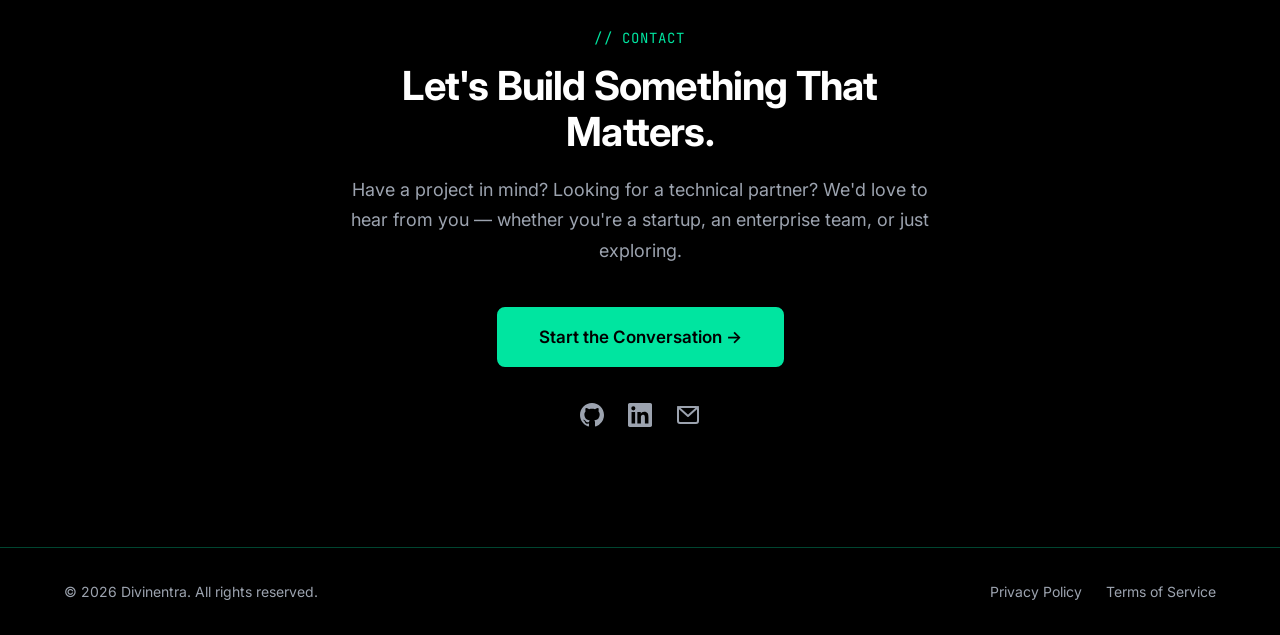
==== commit 58303141: "style: brand wordmark white with neon N accent" ====
--- a/index.html
+++ b/index.html
@@ -38,7 +38,7 @@
   <!-- Navigation -->
   <nav class="nav" id="nav">
     <div class="nav__inner container">
-      <a href="#hero" class="nav__brand">DIVINENTRA</a>
+      <a href="#hero" class="nav__brand">DIVI<span class="brand-accent">N</span>ENTRA</a>
       <ul class="nav__links">
         <li><a href="#about" class="nav__link">About</a></li>
         <li><a href="#services" class="nav__link">Services</a></li>
--- a/css/styles.css
+++ b/css/styles.css
@@ -207,10 +207,14 @@
   font-family: var(--font-mono);
   font-size: 1rem;
   font-weight: 700;
-  color: var(--accent);
+  color: var(--white);
   letter-spacing: 0.12em;
   text-decoration: none;
   transition: opacity 0.2s;
+}
+
+.brand-accent {
+  color: var(--accent);
 }
 
 .nav__brand:hover {
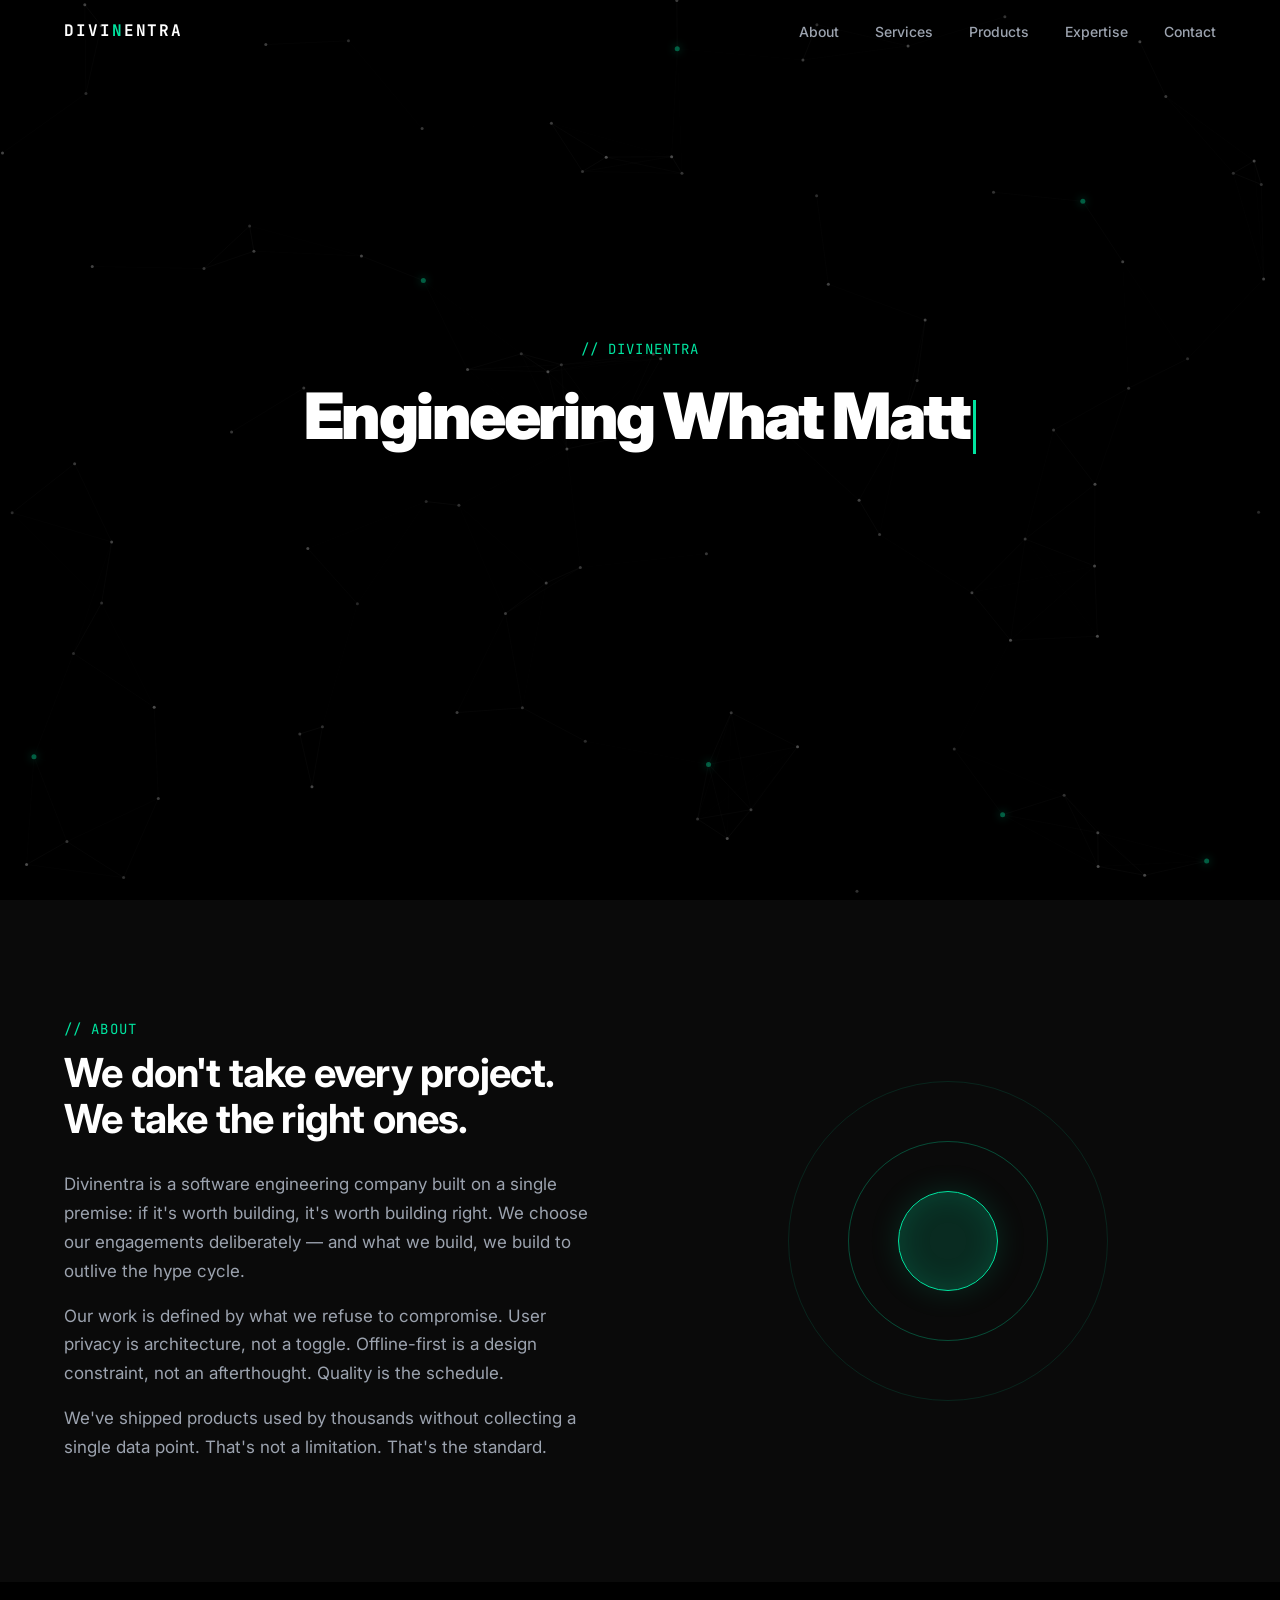
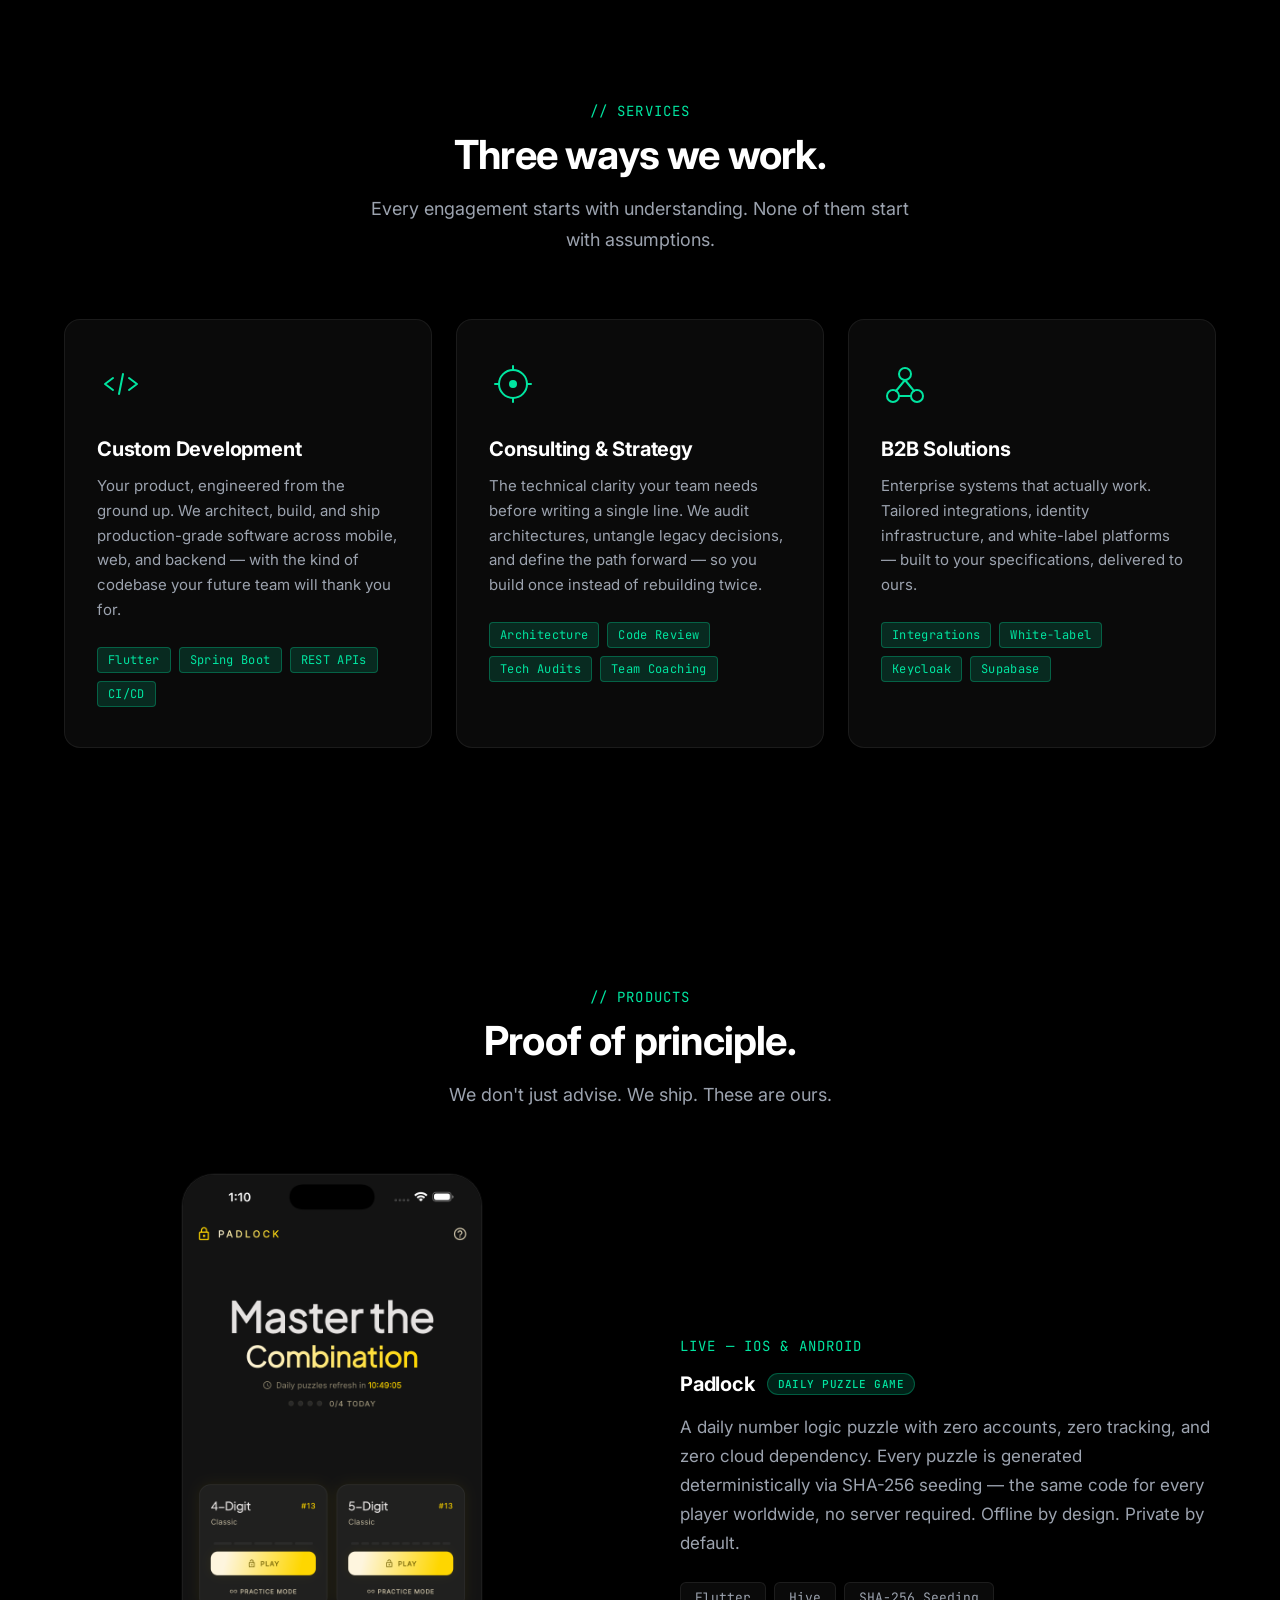
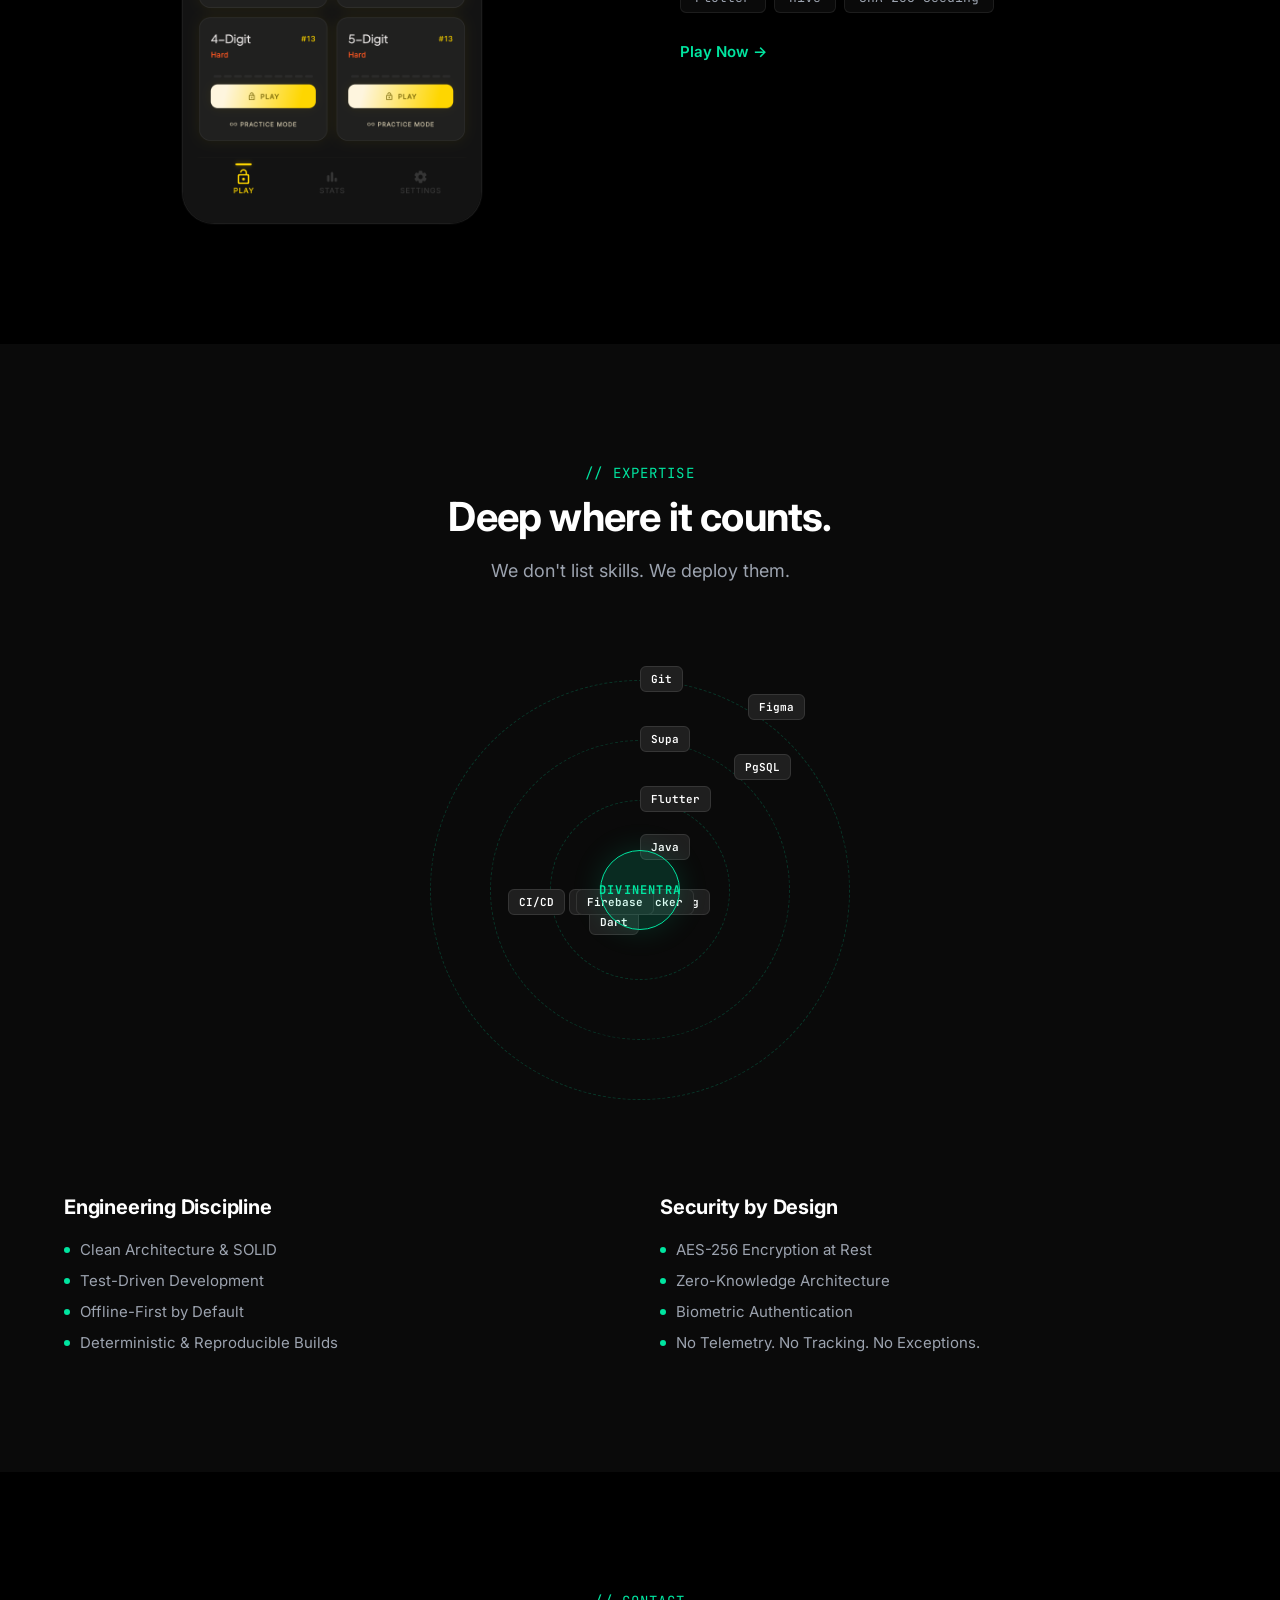
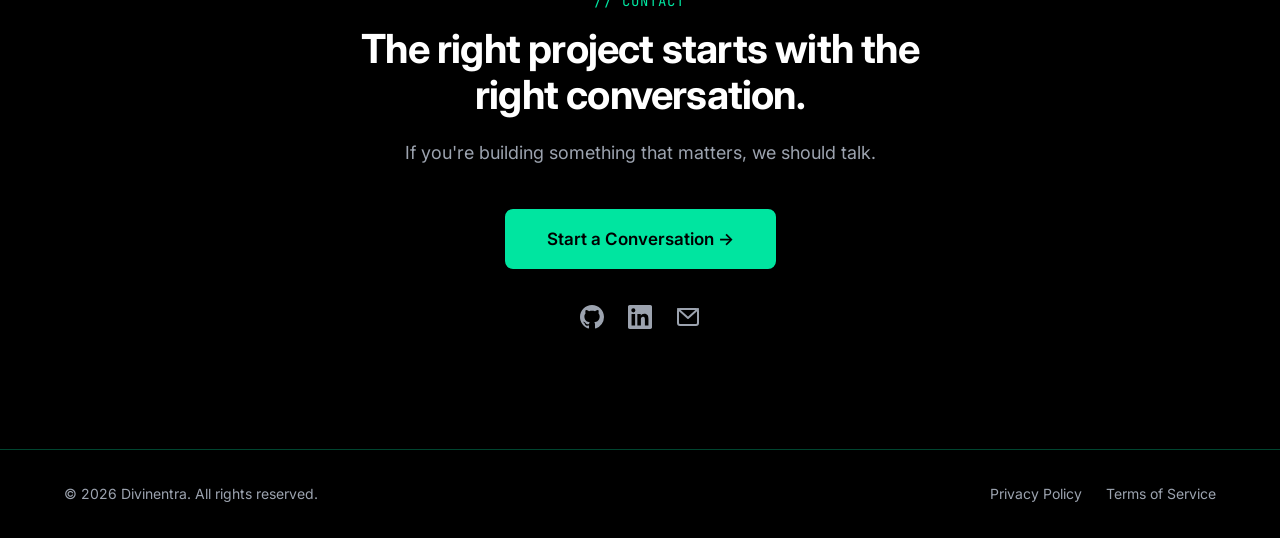
==== commit 3065b40d: "content: elevate brand identity and rewrite all copy" ====
--- a/index.html
+++ b/index.html
@@ -4,11 +4,11 @@
   <meta charset="UTF-8" />
   <meta name="viewport" content="width=device-width, initial-scale=1.0" />
   <title>Divinentra &mdash; Engineering What Matters</title>
-  <meta name="description" content="Divinentra builds privacy-first software products and delivers precise, secure engineering solutions. Explore our work and get in touch." />
+  <meta name="description" content="Software engineering company building products that last. Privacy-first architecture, zero-compromise security, and code that outlives the hype cycle." />
 
   <!-- Open Graph -->
   <meta property="og:title" content="Divinentra — Engineering What Matters" />
-  <meta property="og:description" content="We build privacy-first products and craft software solutions with precision, security, and purpose." />
+  <meta property="og:description" content="Most software is built to ship. Ours is built to last." />
   <meta property="og:type" content="website" />
   <meta property="og:url" content="https://divinentra.com" />
 
@@ -70,10 +70,10 @@
     <div class="hero__content">
       <p class="mono-label hero__label">// DIVINENTRA</p>
       <h1 class="hero__heading" id="typewriter"></h1>
-      <p class="hero__subtitle text-muted">We build privacy-first products and craft software solutions with precision, security, and purpose.</p>
+      <p class="hero__subtitle text-muted">Most software is built to ship. Ours is built to last.</p>
       <div class="hero__ctas">
-        <a href="#products" class="btn btn--primary magnetic">Explore Our Work</a>
-        <a href="#contact" class="btn btn--ghost magnetic">Get In Touch</a>
+        <a href="#products" class="btn btn--primary magnetic">See Our Work</a>
+        <a href="#contact" class="btn btn--ghost magnetic">Work With Us</a>
       </div>
     </div>
     <div class="hero__scroll-indicator" id="scroll-indicator">
@@ -88,11 +88,11 @@
     <div class="container about">
       <div class="about__text">
         <span class="mono-label reveal reveal--left">// ABOUT</span>
-        <h2 class="reveal reveal--left">We Don't Just Build Software. We Build Trust.</h2>
+        <h2 class="reveal reveal--left">We don't take every project. We take the right ones.</h2>
         <div class="reveal--stagger">
-          <p class="reveal reveal--left">We are a software engineering studio focused on building products that respect user privacy, operate offline-first, and stand the test of time. Every decision we make — from architecture to UX — is driven by purpose and precision.</p>
-          <p class="reveal reveal--left">Our work spans native mobile applications, enterprise backend services, and full-stack web platforms. We partner with teams that need deep technical expertise and care about doing things right.</p>
-          <p class="reveal reveal--left">No bloat. No shortcuts. No telemetry without consent. Just clean, deterministic software crafted with intent.</p>
+          <p class="reveal reveal--left">Divinentra is a software engineering company built on a single premise: if it's worth building, it's worth building right. We choose our engagements deliberately — and what we build, we build to outlive the hype cycle.</p>
+          <p class="reveal reveal--left">Our work is defined by what we refuse to compromise. User privacy is architecture, not a toggle. Offline-first is a design constraint, not an afterthought. Quality is the schedule.</p>
+          <p class="reveal reveal--left">We've shipped products used by thousands without collecting a single data point. That's not a limitation. That's the standard.</p>
         </div>
       </div>
       <div class="about__visual reveal reveal--right">
@@ -110,8 +110,8 @@
     <div class="container">
       <div class="section-header">
         <span class="mono-label">// SERVICES</span>
-        <h2>What We Do</h2>
-        <p>End-to-end software delivery — from architecture and design to deployment and beyond.</p>
+        <h2>Three ways we work.</h2>
+        <p>Every engagement starts with understanding. None of them start with assumptions.</p>
       </div>
       <div class="services-grid reveal--stagger">
         <div class="card reveal reveal--scale" data-tilt>
@@ -123,7 +123,7 @@
             </svg>
           </div>
           <h3 class="card__title">Custom Development</h3>
-          <p class="card__desc">Full-cycle product development for mobile, web, and backend. We architect, build, and ship software that scales — with clean code and zero technical debt.</p>
+          <p class="card__desc">Your product, engineered from the ground up. We architect, build, and ship production-grade software across mobile, web, and backend — with the kind of codebase your future team will thank you for.</p>
           <div class="card__tags">
             <span class="tag">Flutter</span>
             <span class="tag">Spring Boot</span>
@@ -143,7 +143,7 @@
             </svg>
           </div>
           <h3 class="card__title">Consulting &amp; Strategy</h3>
-          <p class="card__desc">Technical leadership and architecture consulting for product teams. We audit existing systems, define scalable strategies, and guide engineering teams toward better decisions.</p>
+          <p class="card__desc">The technical clarity your team needs before writing a single line. We audit architectures, untangle legacy decisions, and define the path forward — so you build once instead of rebuilding twice.</p>
           <div class="card__tags">
             <span class="tag">Architecture</span>
             <span class="tag">Code Review</span>
@@ -163,7 +163,7 @@
             </svg>
           </div>
           <h3 class="card__title">B2B Solutions</h3>
-          <p class="card__desc">Tailored integrations, white-label products, and enterprise tooling built to your specifications. We understand business logic and deliver solutions that work end-to-end.</p>
+          <p class="card__desc">Enterprise systems that actually work. Tailored integrations, identity infrastructure, and white-label platforms — built to your specifications, delivered to ours.</p>
           <div class="card__tags">
             <span class="tag">Integrations</span>
             <span class="tag">White-label</span>
@@ -180,8 +180,8 @@
     <div class="container">
       <div class="section-header">
         <span class="mono-label">// PRODUCTS</span>
-        <h2>What We've Built</h2>
-        <p>Privacy-first, offline-capable products crafted with care for real people.</p>
+        <h2>Proof of principle.</h2>
+        <p>We don't just advise. We ship. These are ours.</p>
       </div>
       <div class="product-row">
         <div class="product-row__image reveal reveal--left">
@@ -190,12 +190,12 @@
           </div>
         </div>
         <div class="product-row__text reveal reveal--right">
-          <span class="mono-label">Daily Puzzle &mdash; iOS &amp; Android</span>
+          <span class="mono-label">Live — iOS &amp; Android</span>
           <div class="product-title-row">
             <h3>Padlock</h3>
             <span class="pill">Daily Puzzle Game</span>
           </div>
-          <p>A privacy-first daily number logic puzzle. Guess the hidden numeric code using color-coded feedback — no account required, no data collected, no internet needed. New puzzle every day, same code worldwide via deterministic SHA-256 seeding.</p>
+          <p>A daily number logic puzzle with zero accounts, zero tracking, and zero cloud dependency. Every puzzle is generated deterministically via SHA-256 seeding — the same code for every player worldwide, no server required. Offline by design. Private by default.</p>
           <div class="tech-pills">
             <span data-scramble aria-label="Flutter">Flutter</span>
             <span data-scramble aria-label="Hive">Hive</span>
@@ -212,8 +212,8 @@
     <div class="container">
       <div class="section-header">
         <span class="mono-label">// EXPERTISE</span>
-        <h2>Our Toolkit</h2>
-        <p>The technologies and principles we apply across every engagement.</p>
+        <h2>Deep where it counts.</h2>
+        <p>We don't list skills. We deploy them.</p>
       </div>
 
       <!-- Orbit Constellation (desktop) -->
@@ -261,7 +261,7 @@
       <!-- Principles -->
       <div class="principles-grid reveal--stagger">
         <div class="principles-col reveal reveal--left">
-          <h3>Engineering Principles</h3>
+          <h3>Engineering Discipline</h3>
           <ul>
             <li><span class="dot"></span>Clean Architecture &amp; SOLID</li>
             <li><span class="dot"></span>Test-Driven Development</li>
@@ -270,12 +270,12 @@
           </ul>
         </div>
         <div class="principles-col reveal reveal--right">
-          <h3>Security Standards</h3>
+          <h3>Security by Design</h3>
           <ul>
             <li><span class="dot"></span>AES-256 Encryption at Rest</li>
             <li><span class="dot"></span>Zero-Knowledge Architecture</li>
             <li><span class="dot"></span>Biometric Authentication</li>
-            <li><span class="dot"></span>No Telemetry, No Tracking</li>
+            <li><span class="dot"></span>No Telemetry. No Tracking. No Exceptions.</li>
           </ul>
         </div>
       </div>
@@ -286,9 +286,9 @@
   <section class="section" id="contact">
     <div class="container contact">
       <span class="mono-label">// CONTACT</span>
-      <h2>Let's Build Something That Matters.</h2>
-      <p>Have a project in mind? Looking for a technical partner? We'd love to hear from you — whether you're a startup, an enterprise team, or just exploring.</p>
-      <a href="mailto:henry.azer@outlook.com" class="btn btn--primary btn--large">Start the Conversation &rarr;</a>
+      <h2>The right project starts with the right conversation.</h2>
+      <p>If you're building something that matters, we should talk.</p>
+      <a href="mailto:henry.azer@outlook.com" class="btn btn--primary btn--large">Start a Conversation &rarr;</a>
       <div class="social-row">
         <a href="https://github.com/henry-azer" class="social-icon" target="_blank" rel="noopener noreferrer" aria-label="GitHub">
           <svg width="24" height="24" viewBox="0 0 24 24" fill="currentColor">
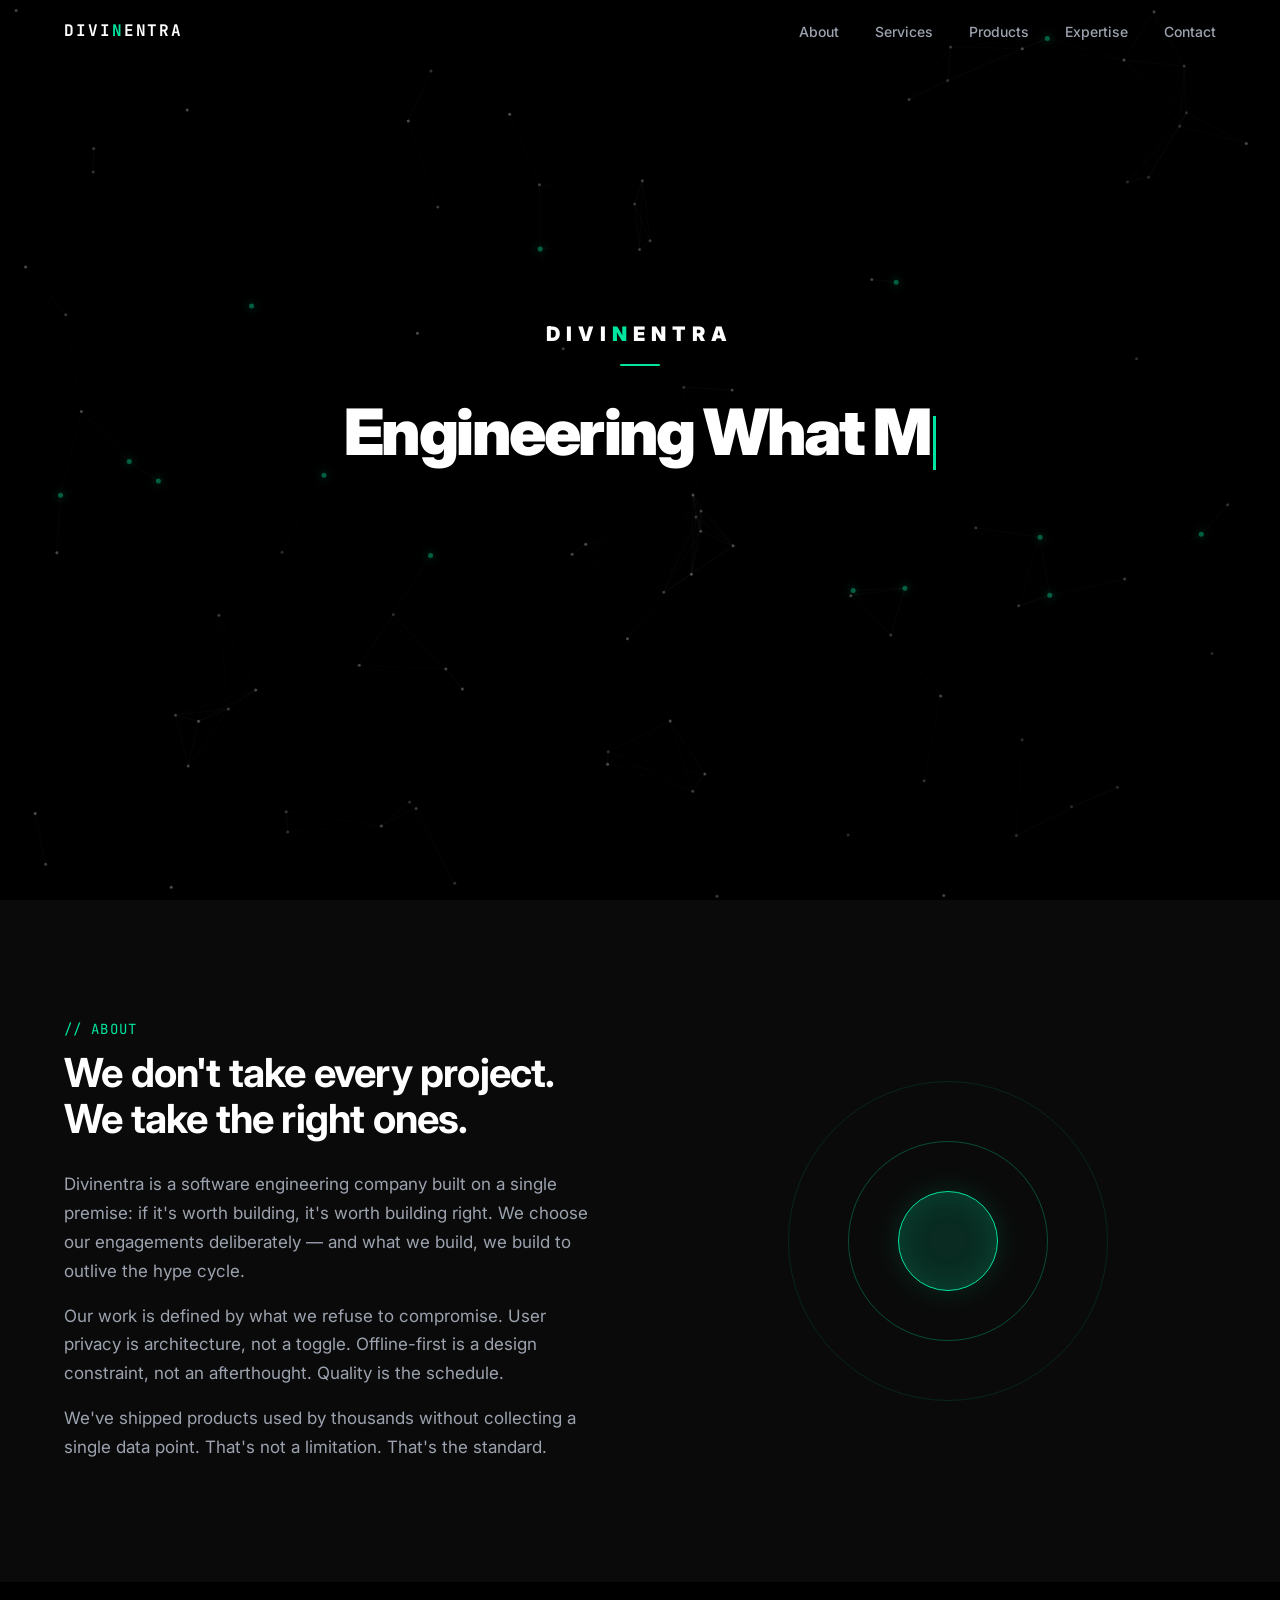
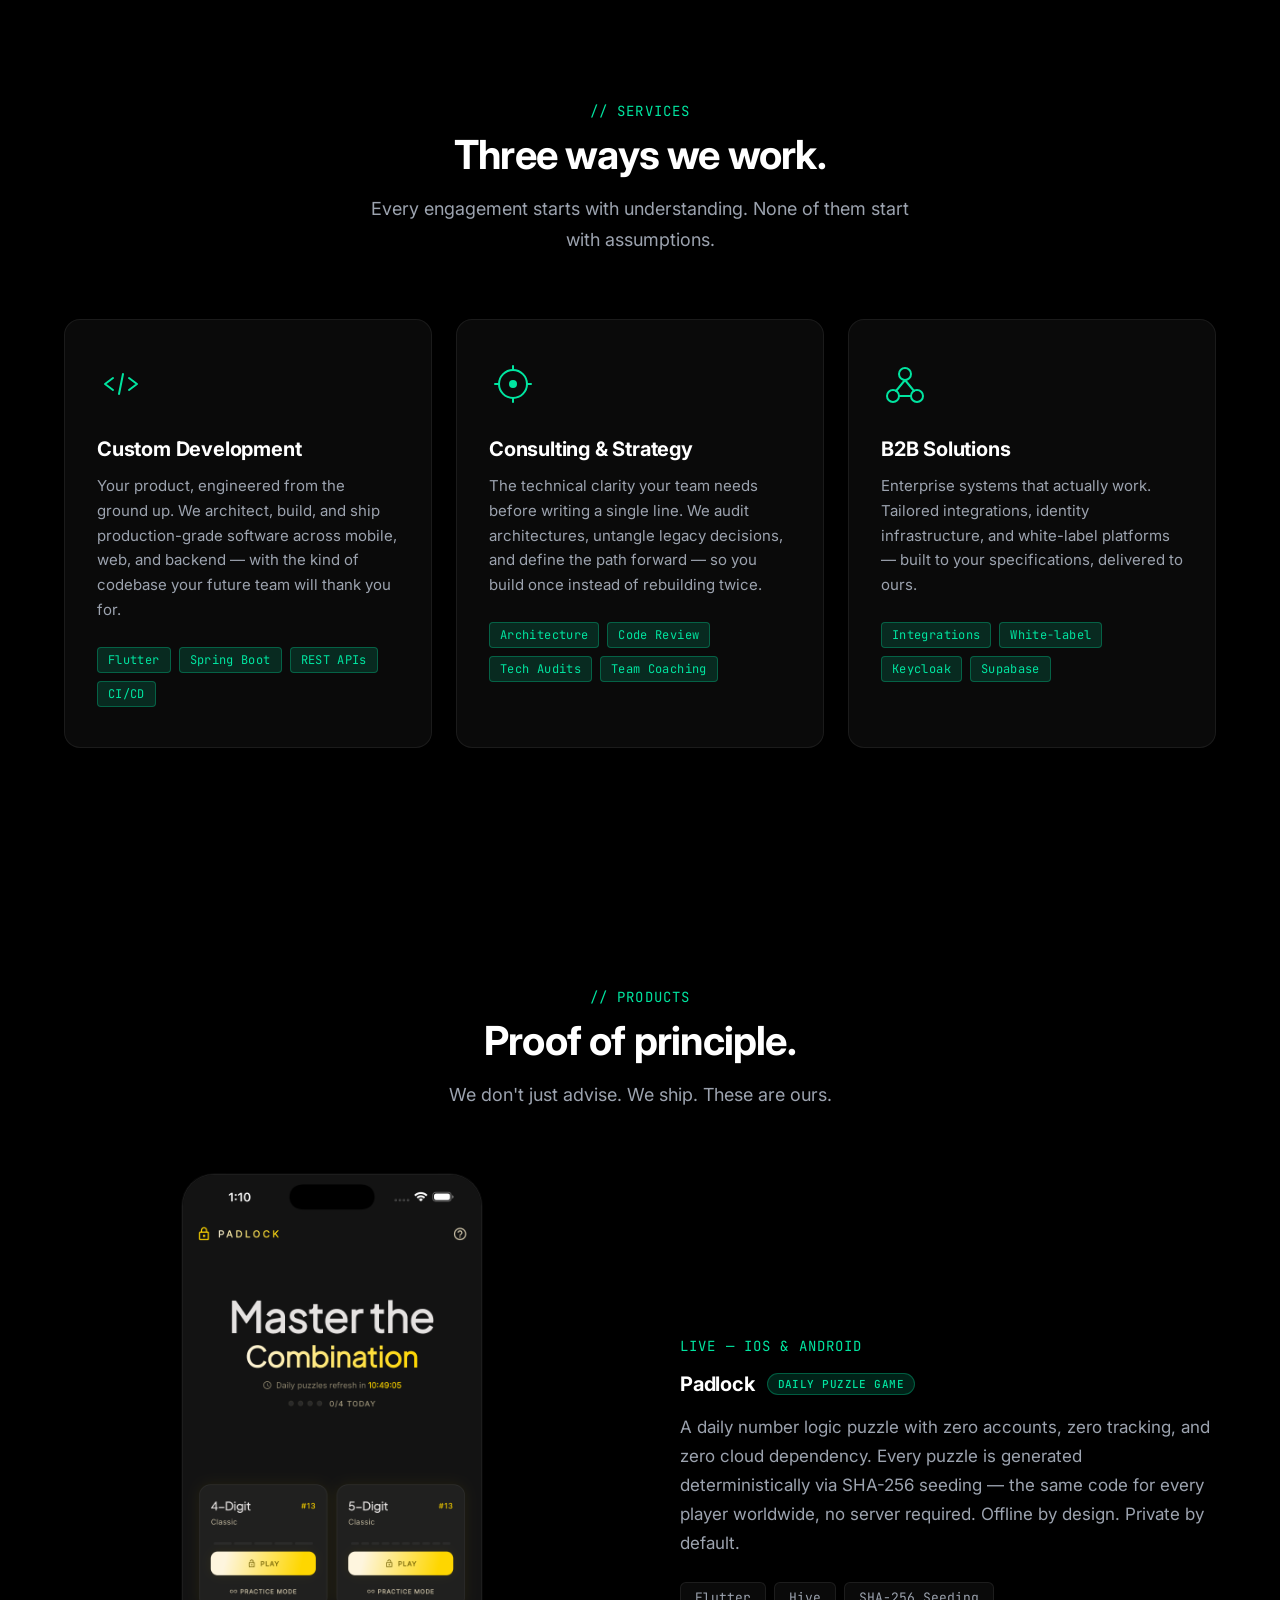
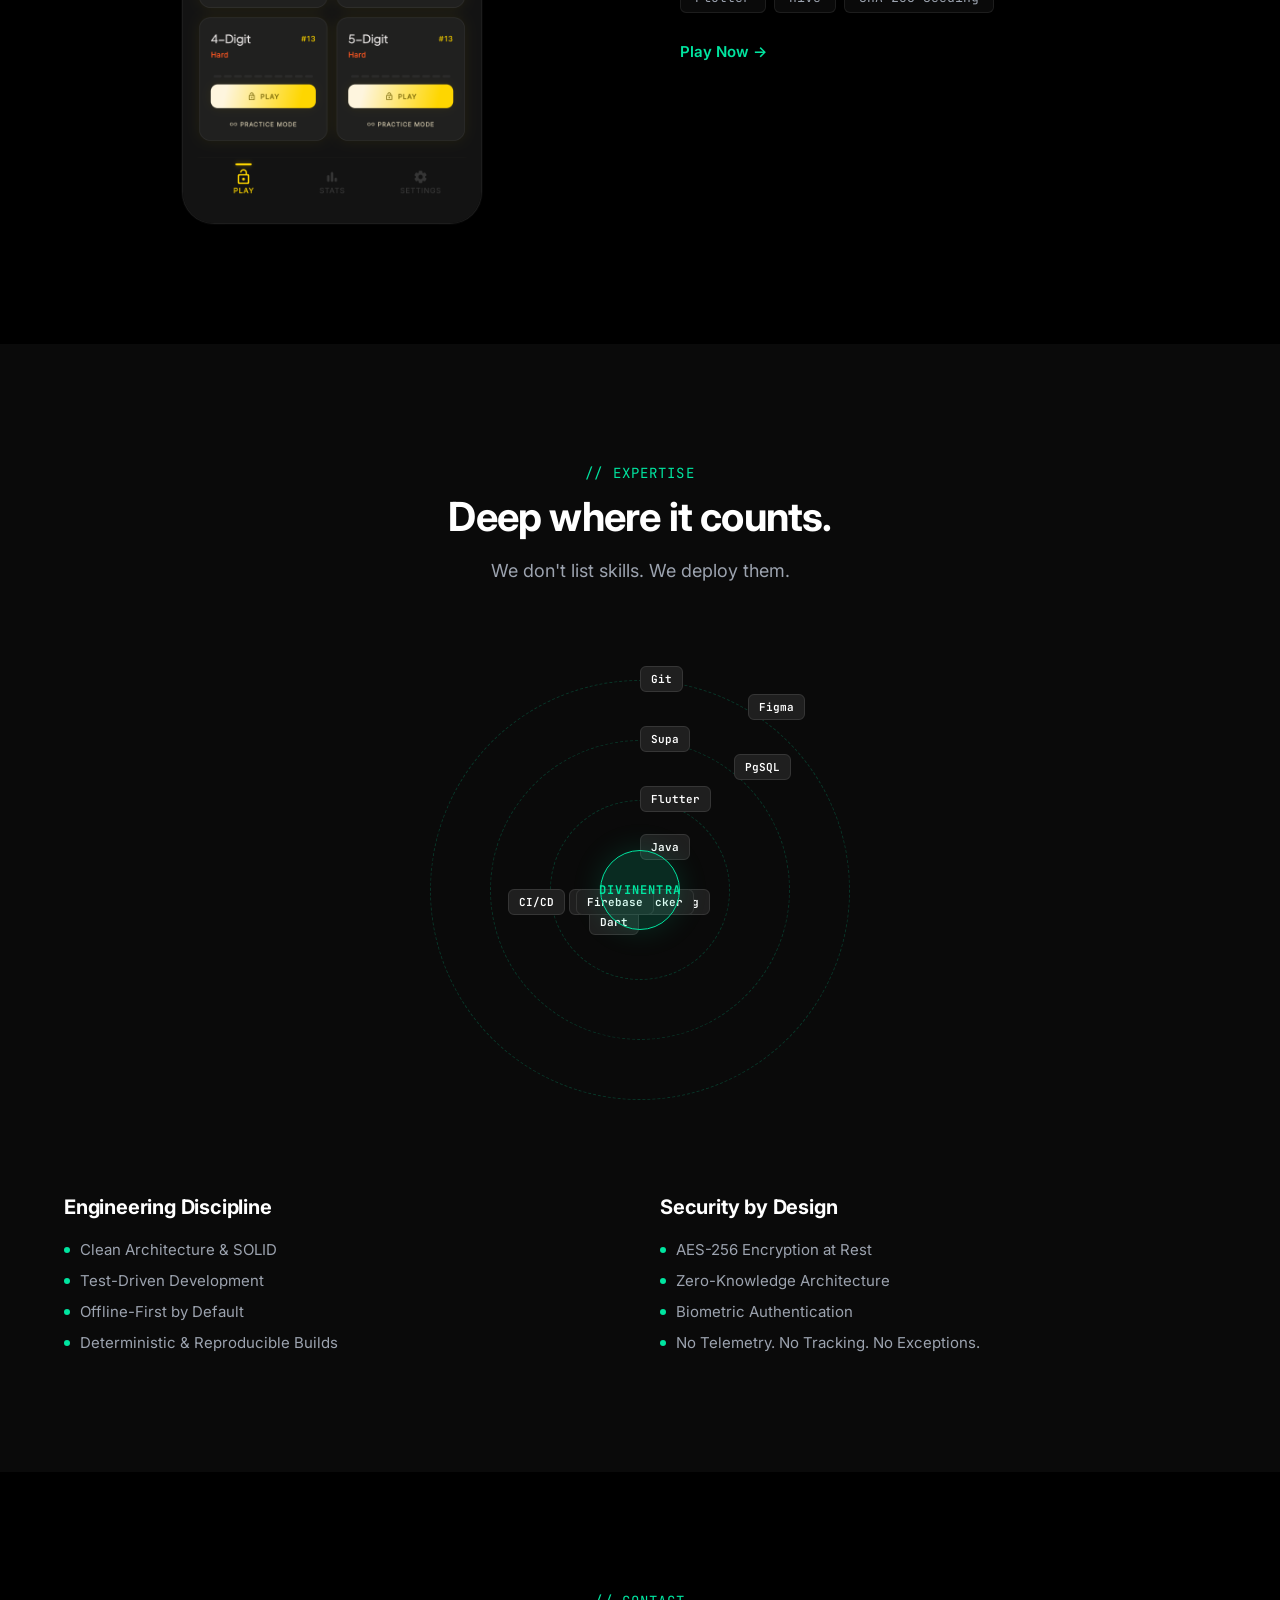
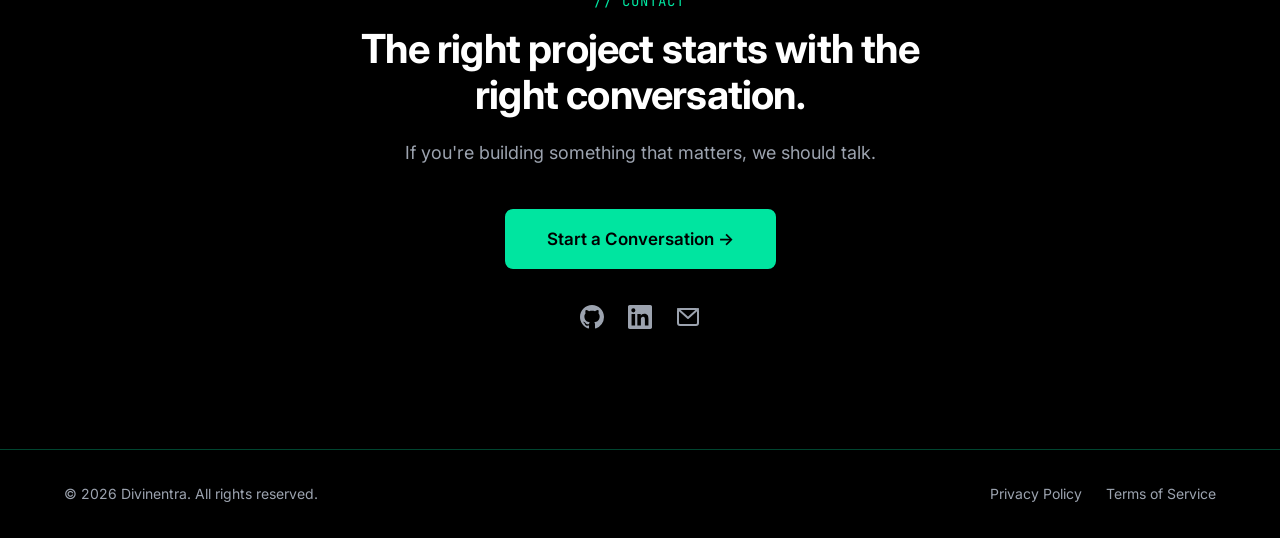
==== commit 8c310922: "style: replace hero code-comment label with branded wordmark logo" ====
--- a/index.html
+++ b/index.html
@@ -68,7 +68,7 @@
   <!-- Hero Section -->
   <section class="hero" id="hero">
     <div class="hero__content">
-      <p class="mono-label hero__label">// DIVINENTRA</p>
+      <div class="hero__logo">DIVI<span class="brand-accent">N</span>ENTRA</div>
       <h1 class="hero__heading" id="typewriter"></h1>
       <p class="hero__subtitle text-muted">Most software is built to ship. Ours is built to last.</p>
       <div class="hero__ctas">
--- a/css/styles.css
+++ b/css/styles.css
@@ -406,8 +406,27 @@
   margin: 0 auto;
 }
 
-.hero__label {
-  margin-bottom: 20px;
+.hero__logo {
+  font-size: 1.25rem;
+  font-weight: 900;
+  letter-spacing: 0.3em;
+  color: var(--white);
+  margin-bottom: 32px;
+  position: relative;
+  display: inline-block;
+  padding-bottom: 20px;
+}
+
+.hero__logo::after {
+  content: '';
+  position: absolute;
+  bottom: 0;
+  left: 50%;
+  transform: translateX(-50%);
+  width: 40px;
+  height: 2px;
+  background: var(--accent);
+  border-radius: 1px;
 }
 
 .hero__heading {
@@ -1106,6 +1125,10 @@
     display: flex;
   }
 
+  .hero__logo {
+    font-size: 1.0625rem;
+  }
+
   .about {
     grid-template-columns: 1fr;
     gap: 48px;
@@ -1175,6 +1198,17 @@
     padding-right: 16px;
   }
 
+  .hero__logo {
+    font-size: 0.9375rem;
+    letter-spacing: 0.25em;
+    margin-bottom: 24px;
+    padding-bottom: 16px;
+  }
+
+  .hero__logo::after {
+    width: 32px;
+  }
+
   .hero__subtitle {
     font-size: 1.0625rem;
   }
